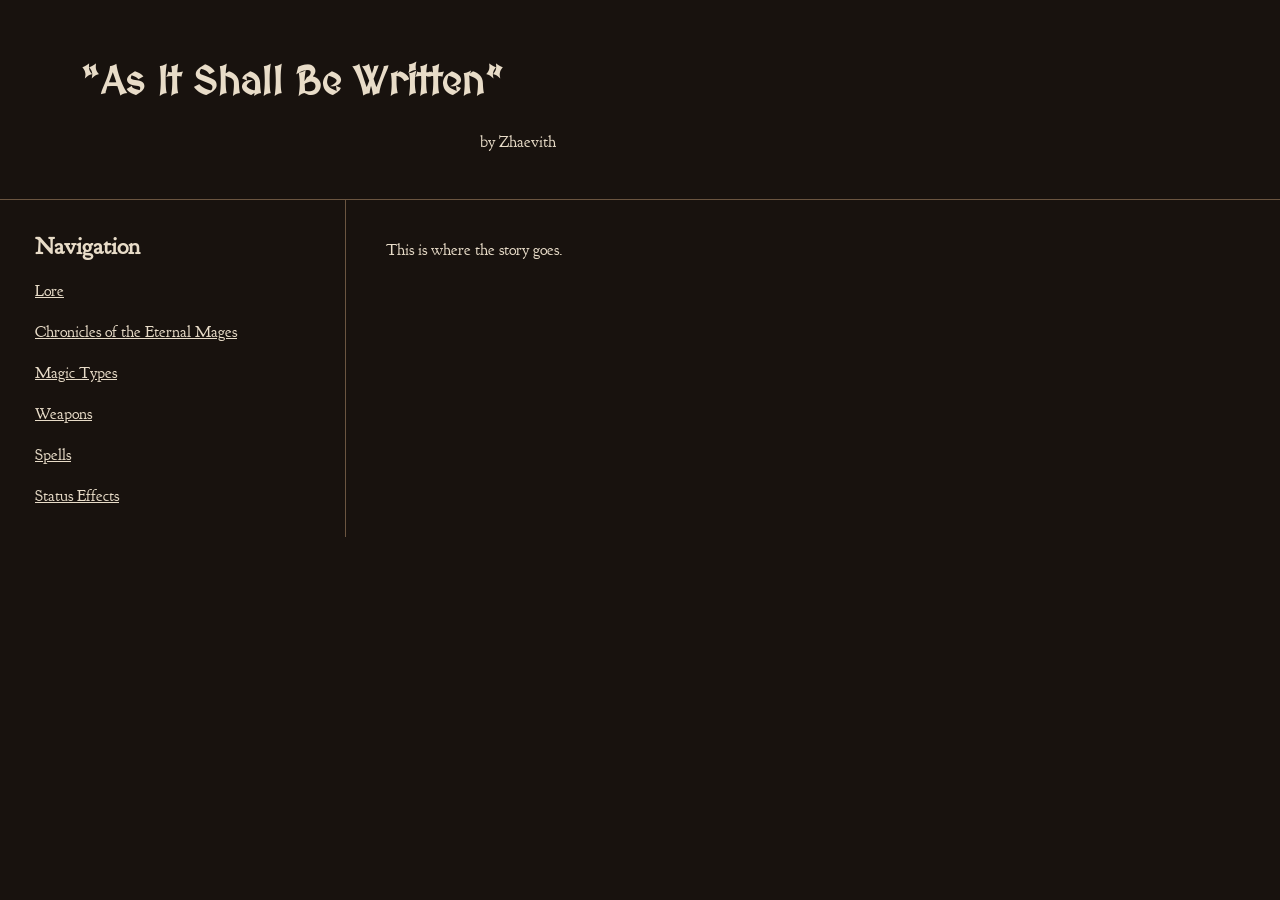
==== index.html @ 334082ae "Rename practice.html to index.html" ====
<!DOCTYPE html>
<html>
<head>
    <title>Worldbearing 2</title>
    <link rel="stylesheet" href="practice.css">
</head>

<body>

    <header>
        <h1>“As It Shall Be Written”</h1>
        <p class="authorName">by Zhaevith</p>
    </header>

    <div class="page">
        
        <aside>
            <h2>Navigation</h2>
                <ul id="navList">
                    <li><span class="clickable" id="LoreTitle">Lore</span>
                        <ul class="magicalList" id="LoreList">
                            <li>The Title</li>
                            <li>The Great Cycle</li>
                        </ul>
                    </li>

                    <li><span class="clickable" id="chroniclesOfTheEternalMagesTitle">Chronicles of the Eternal Mages</span>
                        <ul class="magicalList" id="chroniclesOfTheEternalMagesList">
                            <li>I — Bearer of the First Flame</li>
                            <li>II — Sage of the Blade</li>
                            <li>III — The Entwined</li>
                            <li>IV — Sentinel of the Second Dawn</li>
                            <li>V/&9?1 — Vessel of the Unspoken</li>
                            <li>V — Prisoner of Authority</li>
                            <li>VI? — Scribe of the Unwritten</li>
                        </ul>
                    </li>

                    <li><span class="clickable" id="magicTypesTitle">Magic Types</span>
                        <ul class="magicalList" id="magicTypesList">
                            <li>The Five Forces</li>
                            <li>Dawn and Dusk</li>
                            <li>Forbidden Magic</li>
                            <li>Absolute Magic</li>
                            <li>Copy Magic</li>
                        </ul>
                    </li>

                    <li><span class="clickable" id="weaponsTitle">Weapons</span>
                        <ul class="magicalList" id="weaponsList">
                            <li>The Arcblade</li>
                                <li>The Golden Staff</li>
                                <li>The Crescent Spear</li>
                                <li>The Endless Grimoire</li>
                                <li>The Terminal</li>
                                <li>An Ordinary Paint Brush</li>
                        </ul>
                    </li>

                    <li><span class="clickable" id="SpellsTitle">Spells</span>
                        <ul class="magicalList" id="SpellsList">
                            <li>Unique Spells</li>
                        </ul>
                    </li>

                    <li><span class="clickable" id="statusEffectsTitle">Status Effects</span>
                        <ul class="magicalList" id="statusEffectsList">
                            <li>Inseparable</li>
                        </ul>
                    </li>
                </ul>
        </aside>

        <main>
            <h2 id="storyHeader"></h2>
            <p>This is where the story goes.</p>
            
        </main>

    </div>

    <script src="practice.js"></script>
</body>
</html>
---- practice.css ----
/* Font: 
MedievalSharp - heavy style
Goudy Bookletter 1911 - great readability
*/
@import url('https://fonts.googleapis.com/css2?family=Goudy+Bookletter+1911&family=MedievalSharp&display=swap');

body {
    margin: 0;
    background-color: #18120e;
    color: #e8dcc8;

    font-family: "Goudy Bookletter 1911", serif;
    font-weight: 400;
    font-style: normal;
}

header {
    padding: 30px;
    margin-left: 50px;
}

h1 {
    font-size: 40px;
    font-family: "MedievalSharp", cursive;
    font-weight: 700;
    font-style: normal;
}
.authorName{
    font-size: 16px;
    margin-left: 400px;
}

.page {
    border-top: 1px solid #6b5540;
    display: flex;
    /* flex-direction determines the main axis, defaulted to row
            justify-content is centering on the main axis (would be row by default, so < or >)
            align-items is centering on the other axis */
    justify-content: flex-start;
    /* align-items: flex-start; */

    gap: 20px;
}

aside {
    width: 300px;
    padding: 10px;
    margin-left: 25px;
    border-right: 1px solid #6b5540;
}

main {
    flex: 1;
    padding: 20px;
}


/*Cosmetics*/

/*Sidebar*/
.clickable {
    cursor: pointer;
}

/*Remove indentation of Nav*/
#navList{
    padding-left: 0;
}
/*Spacing between category*/
#navList > li{
    margin-bottom: 20px;
    list-style-type: none;
}

.magicalList{
    /*Spacing between listed items*/
    margin-bottom: 4px;
    list-style-type: "✦ ";
}
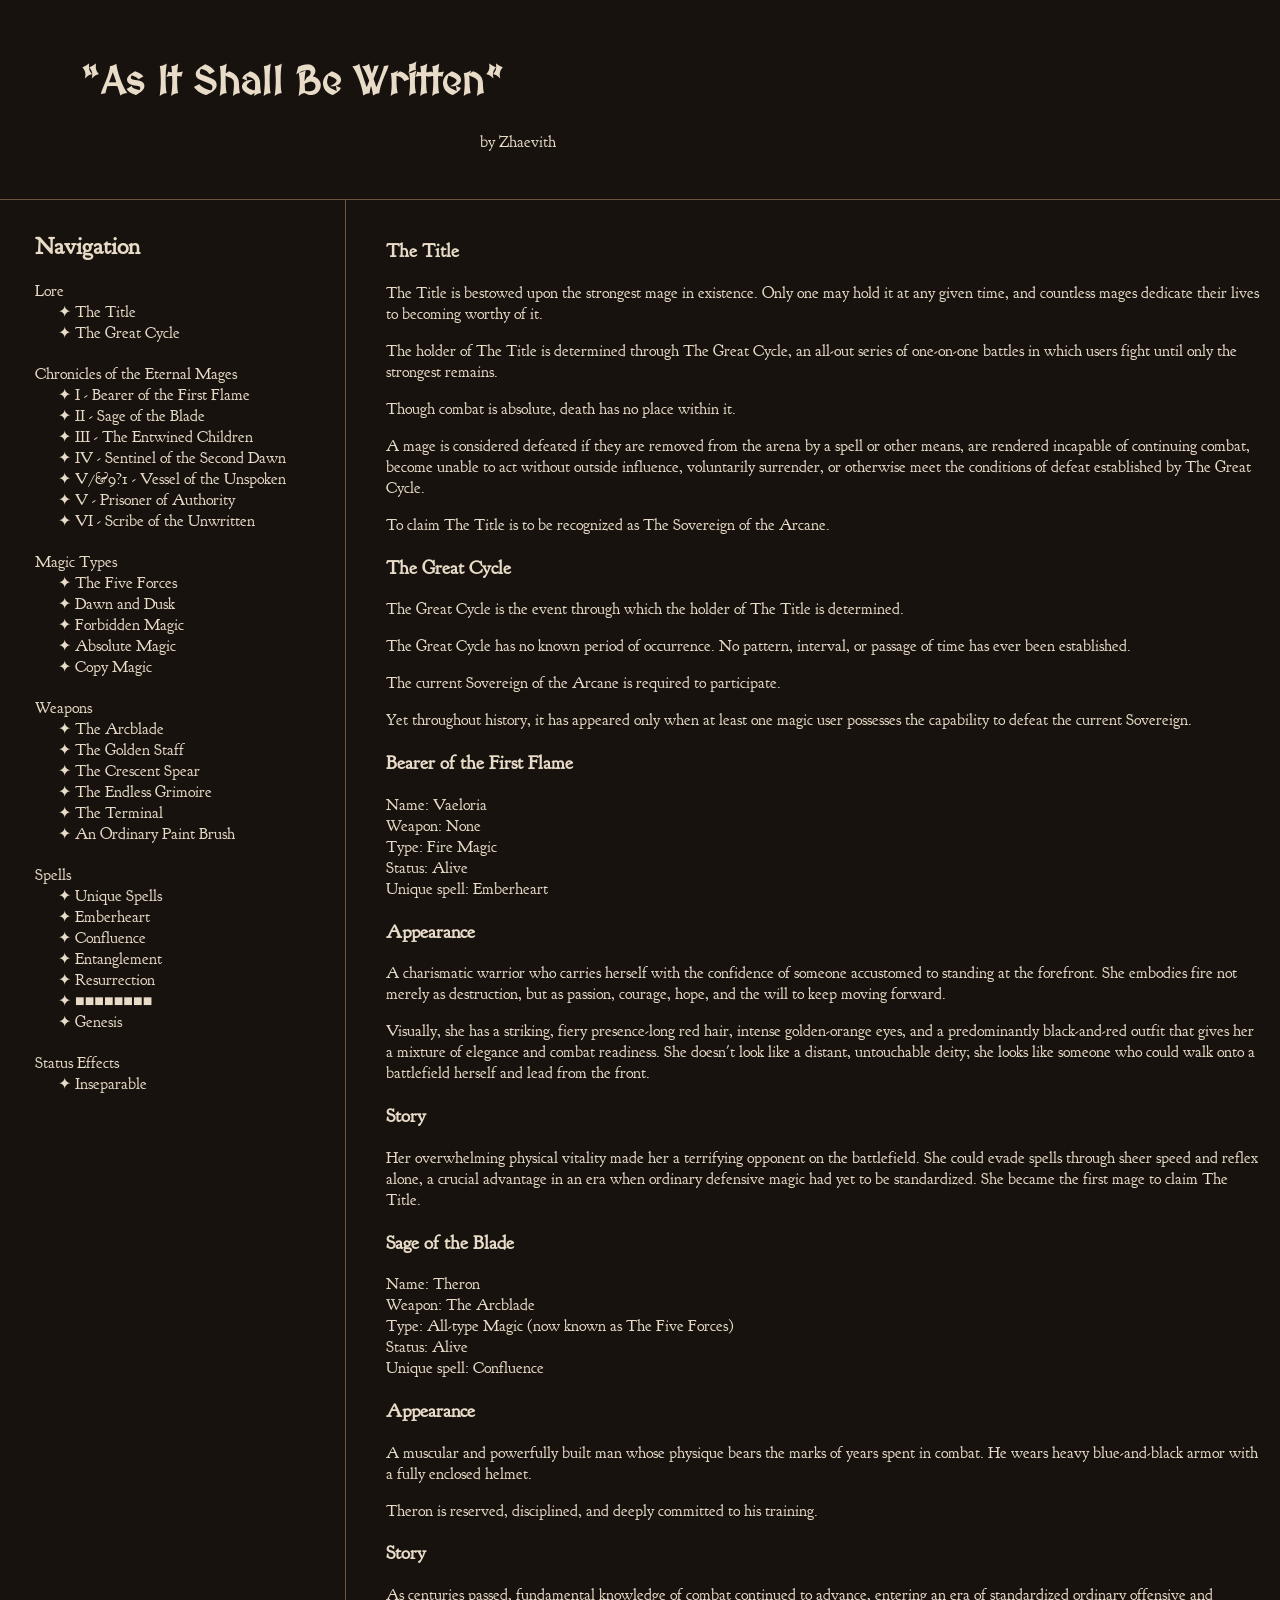
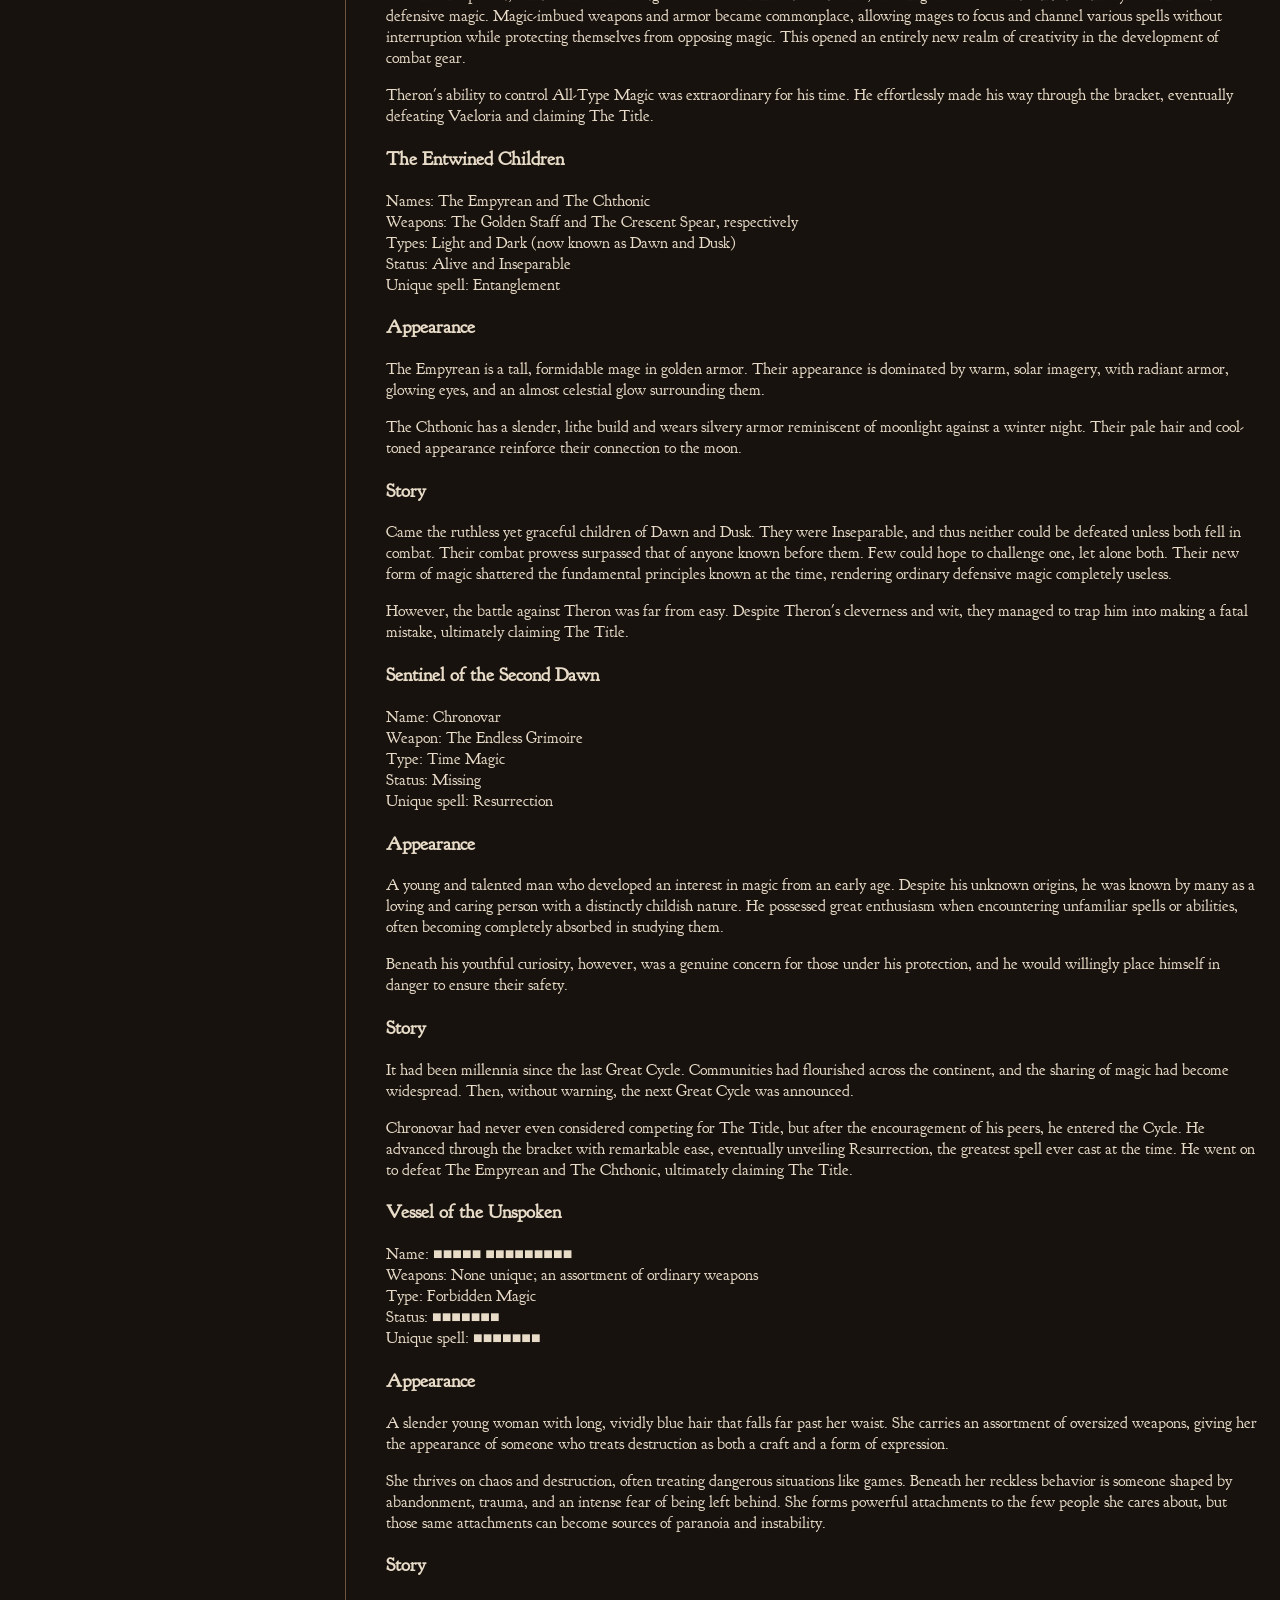
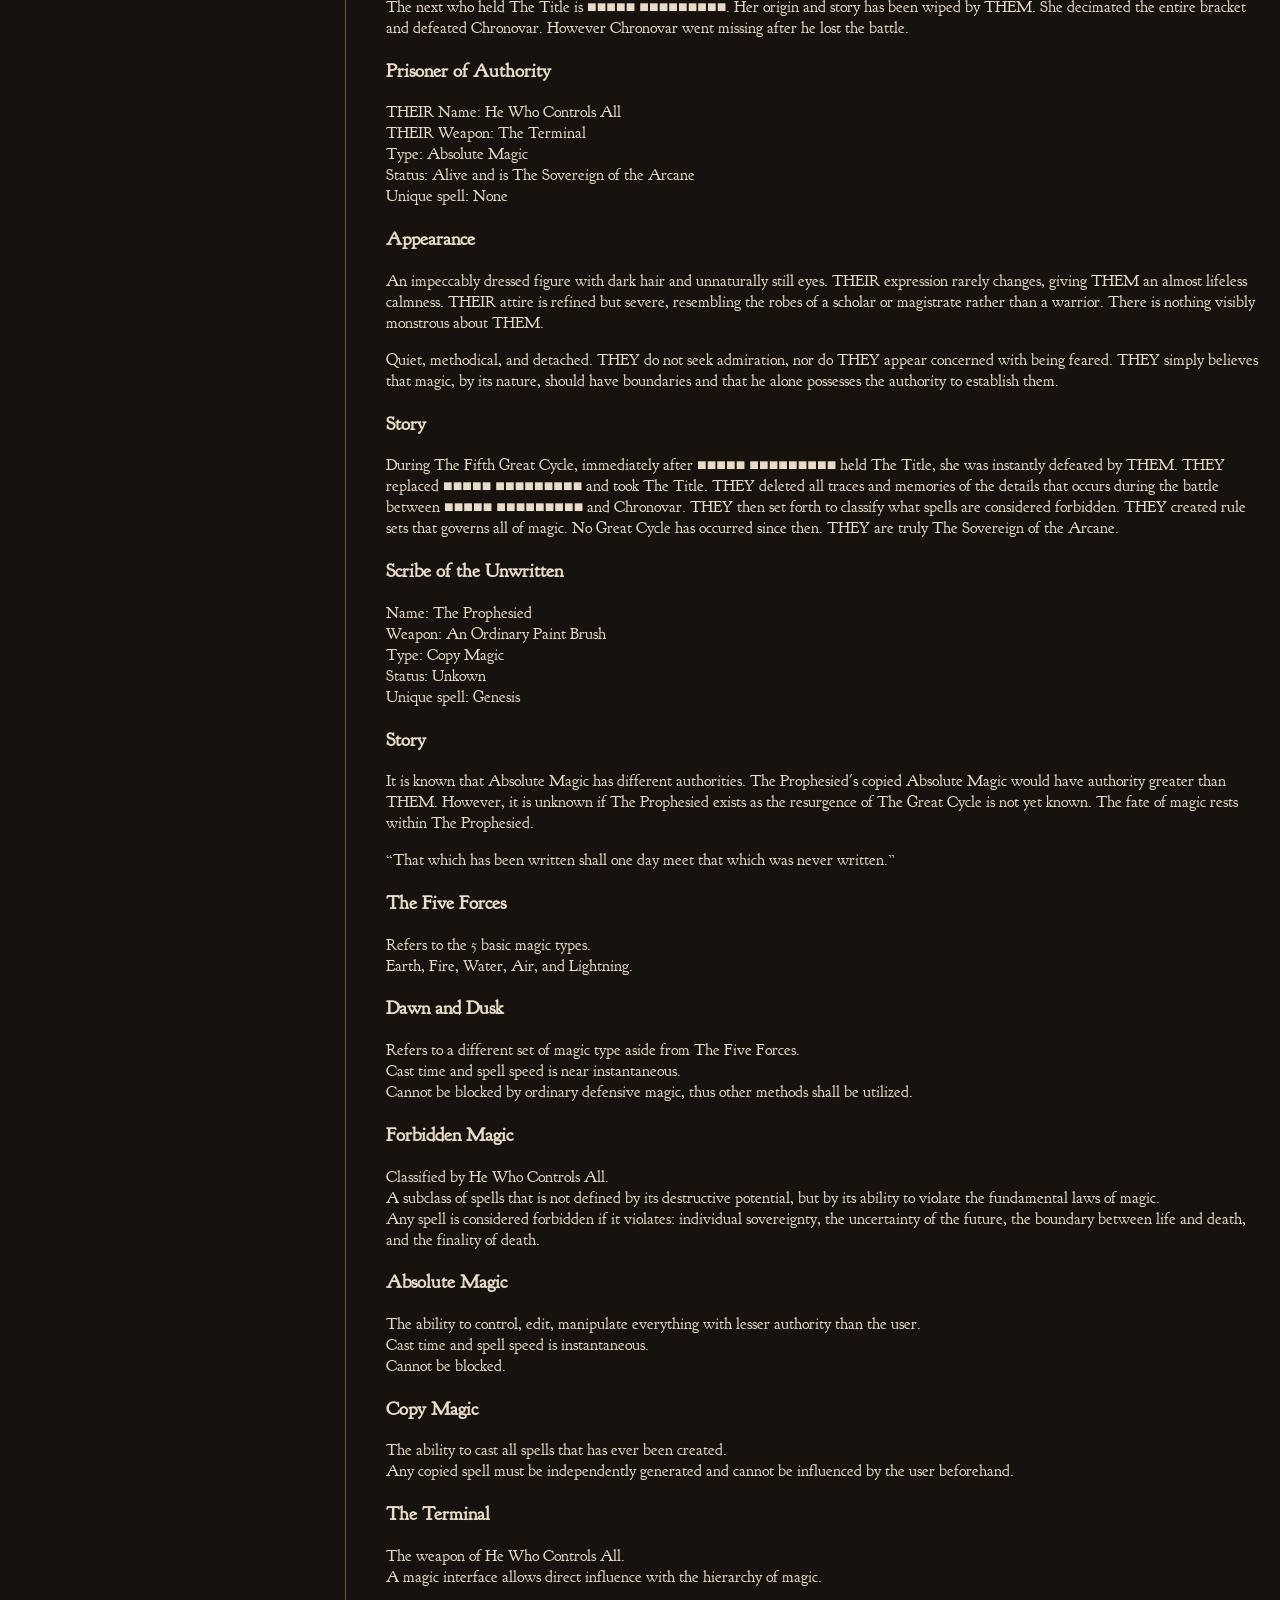
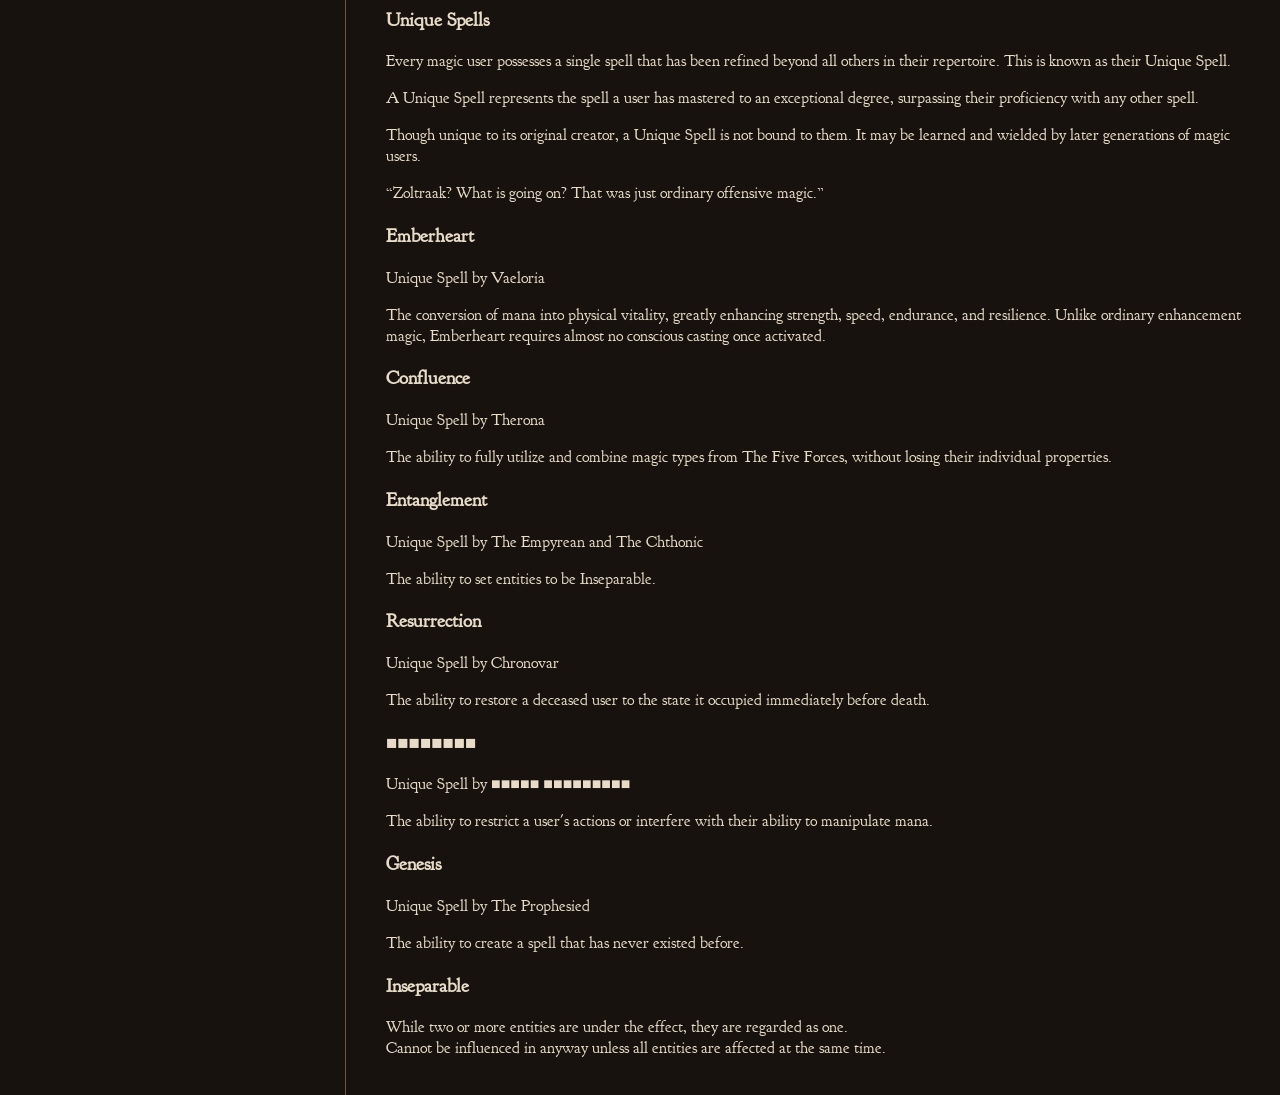
==== commit 7596d64b: "Revise index.html with new content and structure Updated the structure and content of the index.html" ====
--- a/index.html
+++ b/index.html
@@ -17,64 +17,284 @@
         <aside>
             <h2>Navigation</h2>
                 <ul id="navList">
-                    <li><span class="clickable" id="LoreTitle">Lore</span>
-                        <ul class="magicalList" id="LoreList">
-                            <li>The Title</li>
-                            <li>The Great Cycle</li>
-                        </ul>
-                    </li>
-
+                    <li><span class="clickable" id="loreTitle">Lore</span>
+                        <ul class="magicalList" id="loreList">
+
+                            <li><span class="clickable" id="theTitleTitle">The Title</span></li>
+                            <li><span class="clickable" id="theGreatCycleTitle">The Great Cycle</span></li>
+
+                        </ul>
+                    </li>
                     <li><span class="clickable" id="chroniclesOfTheEternalMagesTitle">Chronicles of the Eternal Mages</span>
                         <ul class="magicalList" id="chroniclesOfTheEternalMagesList">
-                            <li>I — Bearer of the First Flame</li>
-                            <li>II — Sage of the Blade</li>
-                            <li>III — The Entwined</li>
-                            <li>IV — Sentinel of the Second Dawn</li>
-                            <li>V/&9?1 — Vessel of the Unspoken</li>
-                            <li>V — Prisoner of Authority</li>
-                            <li>VI? — Scribe of the Unwritten</li>
-                        </ul>
-                    </li>
-
+
+                            <li><span class="clickable" id="bearerOfTheFirstFlameTitle">I - Bearer of the First Flame</span></li>
+                            <li><span class="clickable" id="sageOfTheBladeTitle">II - Sage of the Blade</span></li>
+                            <li><span class="clickable" id="theEntwinedChildrenTitle">III - The Entwined Children</span></li>
+                            <li><span class="clickable" id="sentinelOfTheSecondDawnTitle">IV - Sentinel of the Second Dawn</span></li>
+                            <li><span class="clickable" id="vesselOfTheUnspokenTitle">V/&9?1 - Vessel of the Unspoken</span></li>
+                            <li><span class="clickable" id="prisonerOfAuthorityTitle">V - Prisoner of Authority</span></li>
+                            <li><span class="clickable" id="scribeOfTheUnwrittenTitle">VI - Scribe of the Unwritten</span></li>
+                        
+                        </ul>
+                    </li>
                     <li><span class="clickable" id="magicTypesTitle">Magic Types</span>
                         <ul class="magicalList" id="magicTypesList">
-                            <li>The Five Forces</li>
-                            <li>Dawn and Dusk</li>
-                            <li>Forbidden Magic</li>
-                            <li>Absolute Magic</li>
-                            <li>Copy Magic</li>
-                        </ul>
-                    </li>
-
+                            <li><span class="clickable" id="theFiveForcesTitle">The Five Forces</span></li>
+                            <li><span class="clickable" id="dawnAndDuskTitle">Dawn and Dusk</span></li>
+                            <li><span class="clickable" id="forbiddenMagicTitle">Forbidden Magic</span></li>
+                            <li><span class="clickable" id="absoluteMagicTitle">Absolute Magic</span></li>
+                            <li><span class="clickable" id="copyMagicTitle">Copy Magic</span></li>
+                        </ul>
+                    </li>
                     <li><span class="clickable" id="weaponsTitle">Weapons</span>
                         <ul class="magicalList" id="weaponsList">
                             <li>The Arcblade</li>
                                 <li>The Golden Staff</li>
                                 <li>The Crescent Spear</li>
                                 <li>The Endless Grimoire</li>
-                                <li>The Terminal</li>
+                                <li><span class="clickable" id="theTerminalTitle">The Terminal</span></li>
                                 <li>An Ordinary Paint Brush</li>
                         </ul>
                     </li>
 
                     <li><span class="clickable" id="SpellsTitle">Spells</span>
                         <ul class="magicalList" id="SpellsList">
-                            <li>Unique Spells</li>
-                        </ul>
-                    </li>
-
+                            <li><span class="clickable" id="uniqueSpellsTitle">Unique Spells</span></li>
+                            <li><span class="clickable" id="emberheartTitle">Emberheart</span></li>
+                            <li><span class="clickable" id="confluenceTitle">Confluence</span></li>
+                            <li><span class="clickable" id="entanglementTitle">Entanglement</span></li>
+                            <li><span class="clickable" id="resurrectionTitle">Resurrection</span></li>
+                            <li><span class="clickable" id="restrainTitle">■■■■■■■■</span></li>
+                            <li><span class="clickable" id="genesisTitle">Genesis</span></li>
+                        </ul>
+                    </li>
                     <li><span class="clickable" id="statusEffectsTitle">Status Effects</span>
                         <ul class="magicalList" id="statusEffectsList">
-                            <li>Inseparable</li>
+                            <li><span class="clickable" id="inseparableTitle">Inseparable</span></li>
                         </ul>
                     </li>
                 </ul>
         </aside>
 
         <main>
-            <h2 id="storyHeader"></h2>
-            <p>This is where the story goes.</p>
-            
+            <div id="loreText">
+                <div id="theTitleText">
+                    <h3 id="subcat">The Title</h3>
+                    <p>The Title is bestowed upon the strongest mage in existence. Only one may hold it at any given time, and countless mages dedicate their lives to becoming worthy of it.</p>
+                    <p>The holder of The Title is determined through The Great Cycle, an all-out series of one-on-one battles in which users fight until only the strongest remains.</p>
+                    <p>Though combat is absolute, death has no place within it.</p>
+                    <p>A mage is considered defeated if they are removed from the arena by a spell or other means, are rendered incapable of continuing combat, become unable to act without outside influence, voluntarily surrender, or otherwise meet the conditions of defeat established by The Great Cycle.</p>
+                    <p>To claim The Title is to be recognized as The Sovereign of the Arcane.</p>
+                    
+                </div>
+                <div id="theGreatCycleText">
+                    <h3 id="subcat">The Great Cycle</h3>
+                    <p>The Great Cycle is the event through which the holder of The Title is determined.</p>
+                    <p>The Great Cycle has no known period of occurrence. No pattern, interval, or passage of time has ever been established.</p>
+                    <p>The current Sovereign of the Arcane is required to participate.</p>
+                    <p>Yet throughout history, it has appeared only when at least one magic user possesses the capability to defeat the current Sovereign.</p>
+                    </p>
+                </div>
+            </div>
+            <div id="chroniclesOfTheEternalMagesText">
+                <div id="bearerOfTheFirstFlameText">
+                    <h3 id="subcat">Bearer of the First Flame</h3>
+                    <p>Name: Vaeloria<br>
+                    Weapon: None<br>
+                    Type: Fire Magic<br>
+                    Status: Alive<br>
+                    Unique spell: Emberheart</p>
+
+                    <h3 id="subcat">Appearance</h3>
+                    <p>A charismatic warrior who carries herself with the confidence of someone accustomed to standing at the forefront. She embodies fire not merely as destruction, but as passion, courage, hope, and the will to keep moving forward.</p>
+                    <p>Visually, she has a striking, fiery presence-long red hair, intense golden-orange eyes, and a predominantly black-and-red outfit that gives her a mixture of elegance and combat readiness. She doesn't look like a distant, untouchable deity; she looks like someone who could walk onto a battlefield herself and lead from the front.</p>
+                
+                    <h3 id="subcat">Story</h3>
+                    <p>Her overwhelming physical vitality made her a terrifying opponent on the battlefield. She could evade spells through sheer speed and reflex alone, a crucial advantage in an era when ordinary defensive magic had yet to be standardized. She became the first mage to claim The Title.</p>
+                </div>
+
+                <div id="sageOfTheBladeText">
+                    <h3 id="subcat">Sage of the Blade</h3>
+                    <p>Name: Theron<br>
+                    Weapon: The Arcblade<br>
+                    Type: All-type Magic (now known as The Five Forces)<br>
+                    Status: Alive<br>
+                    Unique spell: Confluence</p>
+
+                    <h3 id="subcat">Appearance</h3>
+                    <p>A muscular and powerfully built man whose physique bears the marks of years spent in combat. He wears heavy blue-and-black armor with a fully enclosed helmet.</p>
+                    <p>Theron is reserved, disciplined, and deeply committed to his training.</p>
+                    
+                    <h3 id="subcat">Story</h3>
+                    <p>As centuries passed, fundamental knowledge of combat continued to advance, entering an era of standardized ordinary offensive and defensive magic. Magic-imbued weapons and armor became commonplace, allowing mages to focus and channel various spells without interruption while protecting themselves from opposing magic. This opened an entirely new realm of creativity in the development of combat gear.</p>
+                    <p>Theron's ability to control All-Type Magic was extraordinary for his time. He effortlessly made his way through the bracket, eventually defeating Vaeloria and claiming The Title.</p>
+                </div>
+
+                <div id="theEntwinedChildrenText">
+                    <h3 id="subcat">The Entwined Children</h3>
+                    <p>Names: The Empyrean and The Chthonic<br>
+                    Weapons: The Golden Staff and The Crescent Spear, respectively<br>
+                    Types: Light and Dark (now known as Dawn and Dusk)<br>
+                    Status: Alive and Inseparable<br>
+                    Unique spell: Entanglement</p>
+
+                    <h3 id="subcat">Appearance</h3>
+                    <p>The Empyrean is a tall, formidable mage in golden armor. Their appearance is dominated by warm, solar imagery, with radiant armor, glowing eyes, and an almost celestial glow surrounding them.</p>
+                    <p>The Chthonic has a slender, lithe build and wears silvery armor reminiscent of moonlight against a winter night. Their pale hair and cool-toned appearance reinforce their connection to the moon.</p>
+
+                    <h3 id="subcat">Story</h3>
+                    <p>Came the ruthless yet graceful children of Dawn and Dusk. They were Inseparable, and thus neither could be defeated unless both fell in combat. Their combat prowess surpassed that of anyone known before them. Few could hope to challenge one, let alone both. Their new form of magic shattered the fundamental principles known at the time, rendering ordinary defensive magic completely useless.</p>
+                    <P>However, the battle against Theron was far from easy. Despite Theron's cleverness and wit, they managed to trap him into making a fatal mistake, ultimately claiming The Title.</p>
+                </div>
+
+                <div id="sentinelOfTheSecondDawnText">
+                    <h3 id="subcat">Sentinel of the Second Dawn</h3>
+                    <p>Name: Chronovar<br>
+                    Weapon: The Endless Grimoire<br>
+                    Type: Time Magic<br>
+                    Status: Missing<br>
+                    Unique spell: Resurrection</p>
+
+                    <h3 id="subcat">Appearance</h3>
+                    <p>A young and talented man who developed an interest in magic from an early age. Despite his unknown origins, he was known by many as a loving and caring person with a distinctly childish nature. He possessed great enthusiasm when encountering unfamiliar spells or abilities, often becoming completely absorbed in studying them.</p> 
+                    <p>Beneath his youthful curiosity, however, was a genuine concern for those under his protection, and he would willingly place himself in danger to ensure their safety.</p>
+
+                    <h3 id="subcat">Story</h3>
+                    <p>It had been millennia since the last Great Cycle. Communities had flourished across the continent, and the sharing of magic had become widespread. Then, without warning, the next Great Cycle was announced.</p>
+                    <p>Chronovar had never even considered competing for The Title, but after the encouragement of his peers, he entered the Cycle. He advanced through the bracket with remarkable ease, eventually unveiling Resurrection, the greatest spell ever cast at the time. He went on to defeat The Empyrean and The Chthonic, ultimately claiming The Title.</p>
+                </div>
+
+                <div id="vesselOfTheUnspokenText">
+                    <h3 id="subcat">Vessel of the Unspoken</h3>
+                    <p>Name: ■■■■■ ■■■■■■■■■<br>
+                    Weapons: None unique; an assortment of ordinary weapons<br>
+                    Type: Forbidden Magic<br>
+                    Status: ■■■■■■■<br>
+                    Unique spell: ■■■■■■■</p>
+
+                    <h3 id="subcat">Appearance</h3>
+                    <p>A slender young woman with long, vividly blue hair that falls far past her waist. She carries an assortment of oversized weapons, giving her the appearance of someone who treats destruction as both a craft and a form of expression.</p>
+                    <p>She thrives on chaos and destruction, often treating dangerous situations like games. Beneath her reckless behavior is someone shaped by abandonment, trauma, and an intense fear of being left behind. She forms powerful attachments to the few people she cares about, but those same attachments can become sources of paranoia and instability. </p>
+
+                    <h3 id="subcat">Story</h3>
+                    <p>The next who held The Title is ■■■■■ ■■■■■■■■■. Her origin and story has been wiped by THEM. She decimated the entire bracket and defeated Chronovar. However Chronovar went missing after he lost the battle.</p>
+                </div>
+
+                <div id="prisonerOfAuthorityText">
+                    <h3 id="subcat">Prisoner of Authority</h3>
+                    <p>THEIR Name: He Who Controls All<br>
+                    THEIR Weapon: The Terminal<br>
+                    Type: Absolute Magic<br>
+                    Status: Alive and is The Sovereign of the Arcane<br>
+                    Unique spell: None</p>
+
+                    <h3 id="subcat">Appearance</h3>
+                    <p>An impeccably dressed figure with dark hair and unnaturally still eyes. THEIR expression rarely changes, giving THEM an almost lifeless calmness. THEIR attire is refined but severe, resembling the robes of a scholar or magistrate rather than a warrior. There is nothing visibly monstrous about THEM.</p>
+                    <p>Quiet, methodical, and detached. THEY do not seek admiration, nor do THEY appear concerned with being feared. THEY simply believes that magic, by its nature, should have boundaries and that he alone possesses the authority to establish them.</p>
+
+                    <h3 id="subcat">Story</h3>
+                    <p>During The Fifth Great Cycle, immediately after ■■■■■ ■■■■■■■■■ held The Title, she was instantly defeated by THEM. THEY replaced ■■■■■ ■■■■■■■■■ and took The Title. THEY deleted all traces and memories of the details that occurs during the battle between ■■■■■ ■■■■■■■■■ and Chronovar. THEY then set forth to classify what spells are considered forbidden. THEY created rule sets that governs all of magic. No Great Cycle has occurred since then. THEY are truly The Sovereign of the Arcane.</p>
+                </div>
+
+                <div id="scribeOfTheUnwrittenText">
+                    <h3 id="subcat">Scribe of the Unwritten</h3>
+                    <p>Name: The Prophesied<br>
+                    Weapon: An Ordinary Paint Brush<br>
+                    Type: Copy Magic<br>
+                    Status: Unkown<br>
+                    Unique spell: Genesis</p>
+
+                    <h3 id="subcat">Story</h3>
+                    <p>It is known that Absolute Magic has different authorities. The Prophesied's copied Absolute Magic would have authority greater than THEM. However, it is unknown if The Prophesied exists as the resurgence of The Great Cycle is not yet known. The fate of magic rests within The Prophesied.</p>
+                    <p class="listQuote">“That which has been written shall one day meet that which was never written.”</p>
+                </div>
+
+            </div>
+            <div id="magicTypesText">
+                <div id="theFiveForcesText">
+                    <h3 id="subcat">The Five Forces</h3>
+                    <p>Refers to the 5 basic magic types.<br>
+                    Earth, Fire, Water, Air, and Lightning.</p>
+                </div>
+                <div id="dawnAndDuskText">
+                    <h3 id="subcat">Dawn and Dusk</h3>
+                    <p>Refers to a different set of magic type aside from The Five Forces.<br>
+                    Cast time and spell speed is near instantaneous.<br>
+                    Cannot be blocked by ordinary defensive magic, thus other methods shall be utilized.</p>
+                </div>
+                <div id="forbiddenMagicText">
+                    <h3 id="subcat">Forbidden Magic</h3>
+                    <p>Classified by He Who Controls All.<br>
+                    A subclass of spells that is not defined by its destructive potential, but by its ability to violate the fundamental laws of magic.<br>
+                    Any spell is considered forbidden if it violates: individual sovereignty, the uncertainty of the future, the boundary between life and death, and the finality of death.</p>
+                </div>
+                <div id="absoluteMagicText">
+                    <h3 id="subcat">Absolute Magic</h3>
+                    <p>The ability to control, edit, manipulate everything with lesser authority than the user.<br>
+                    Cast time and spell speed is instantaneous.<br>
+                    Cannot be blocked.</p>
+                </div>
+                <div id="copyMagicText">
+                    <h3 id="subcat">Copy Magic</h3>
+                    <p>The ability to cast all spells that has ever been created.<br>
+                    Any copied spell must be independently generated and cannot be influenced by the user beforehand.</p>
+                </div>
+            </div>
+            <div id="weaponsText">
+                <div id="theTerminalText">
+                    <h3 id="subcat">The Terminal</h3>
+                    <p>The weapon of He Who Controls All.<br>
+                    A magic interface allows direct influence with the hierarchy of magic.</p>
+                </div>
+            </div>
+            <div id="spellsText">
+                <div id="uniqueSpellsText">
+                    <h3 id="subcat">Unique Spells</h3>
+                    <p>Every magic user possesses a single spell that has been refined beyond all others in their repertoire. This is known as their Unique Spell.<br>
+                    <p>A Unique Spell represents the spell a user has mastered to an exceptional degree, surpassing their proficiency with any other spell.<br>
+                    <p>Though unique to its original creator, a Unique Spell is not bound to them. It may be learned and wielded by later generations of magic users.</p>
+                    <p class="listQuote">“Zoltraak? What is going on? That was just ordinary offensive magic.”</p>
+                </div>
+                <div id="emberheartText">
+                    <h3 id="subcat">Emberheart</h3>
+                    <p>Unique Spell by Vaeloria</p>
+                    <p>The conversion of mana into physical vitality, greatly enhancing strength, speed, endurance, and resilience. Unlike ordinary enhancement magic, Emberheart requires almost no conscious casting once activated.</p>
+                </div>
+                <div id="confluenceText">
+                    <h3 id="subcat">Confluence</h3>
+                    <p>Unique Spell by Therona</p>
+                    <p>The ability to fully utilize and combine magic types from The Five Forces, without losing their individual properties.</p>
+                </div>
+                <div id="entanglementText">
+                    <h3 id="subcat">Entanglement</h3>
+                    <p>Unique Spell by The Empyrean and The Chthonic</p>
+                    <p>The ability to set entities to be Inseparable.</p>
+                </div>
+                <div id="resurrectionText">
+                    <h3 id="subcat">Resurrection</h3>
+                    <p>Unique Spell by Chronovar</p>
+                    <p>The ability to restore a deceased user to the state it occupied immediately before death.</p>
+                </div>
+                <div id="restrainText">
+                    <h3 id="subcat">■■■■■■■■</h3>
+                    <p>Unique Spell by ■■■■■ ■■■■■■■■■</p>
+                    <p>The ability to restrict a user's actions or interfere with their ability to manipulate mana.</p>
+                </div>
+                <div id="genesisText">
+                    <h3 id="subcat">Genesis</h3>
+                    <p>Unique Spell by The Prophesied</p>
+                    <p>The ability to create a spell that has never existed before.</p>
+                </div>
+
+            </div>
+            <div id="statusEffectsText">
+                <div id="inseparabletext">
+                    <h3 id="subcat">Inseparable</h3>
+                    <p>While two or more entities are under the effect, they are regarded as one.<br>
+                    Cannot be influenced in anyway unless all entities are affected at the same time.</p>
+                </div>
+            </div>
         </main>
 
     </div>
@@ -83,4 +303,3 @@
 </body>
 </html>
 
-
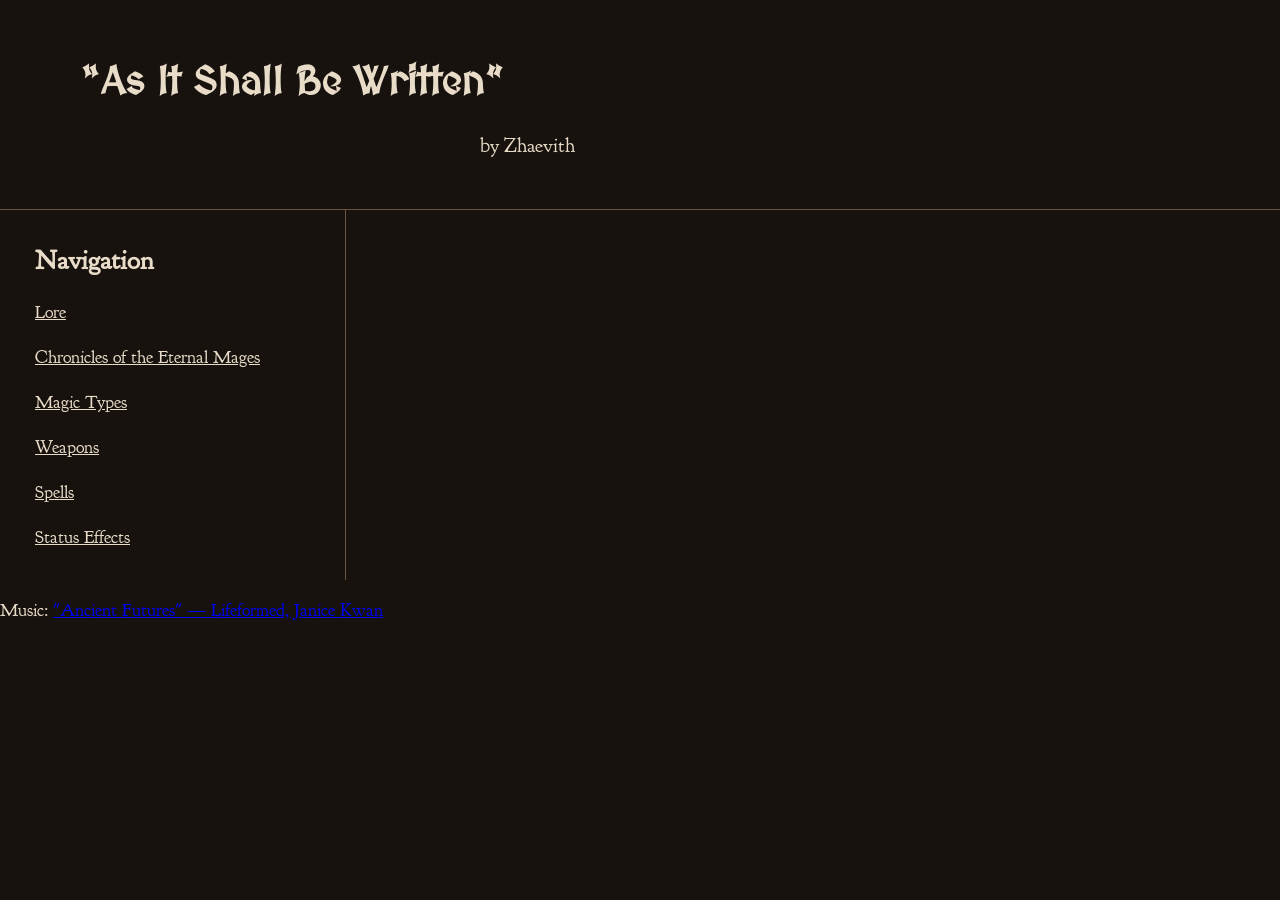
==== commit fc824da4: "Updated footer" ====
--- a/index.html
+++ b/index.html
@@ -168,7 +168,7 @@
                 <div id="vesselOfTheUnspokenText">
                     <h3 id="subcat">Vessel of the Unspoken</h3>
                     <p>Name: ■■■■■ ■■■■■■■■■<br>
-                    Weapons: None unique; an assortment of ordinary weapons<br>
+                    Weapon: None unique; an assortment of ordinary weapons<br>
                     Type: Forbidden Magic<br>
                     Status: ■■■■■■■<br>
                     Unique spell: ■■■■■■■</p>
@@ -178,7 +178,7 @@
                     <p>She thrives on chaos and destruction, often treating dangerous situations like games. Beneath her reckless behavior is someone shaped by abandonment, trauma, and an intense fear of being left behind. She forms powerful attachments to the few people she cares about, but those same attachments can become sources of paranoia and instability. </p>
 
                     <h3 id="subcat">Story</h3>
-                    <p>The next who held The Title is ■■■■■ ■■■■■■■■■. Her origin and story has been wiped by THEM. She decimated the entire bracket and defeated Chronovar. However Chronovar went missing after he lost the battle.</p>
+                    <p>The next who held The Title is ■■■■■ ■■■■■■■■■. Her origin and story has been wiped by THEM. She decimated the entire bracket and defeated Chronovar. However, Chronovar went missing after he lost the battle.</p>
                 </div>
 
                 <div id="prisonerOfAuthorityText">
@@ -191,7 +191,7 @@
 
                     <h3 id="subcat">Appearance</h3>
                     <p>An impeccably dressed figure with dark hair and unnaturally still eyes. THEIR expression rarely changes, giving THEM an almost lifeless calmness. THEIR attire is refined but severe, resembling the robes of a scholar or magistrate rather than a warrior. There is nothing visibly monstrous about THEM.</p>
-                    <p>Quiet, methodical, and detached. THEY do not seek admiration, nor do THEY appear concerned with being feared. THEY simply believes that magic, by its nature, should have boundaries and that he alone possesses the authority to establish them.</p>
+                    <p>Quiet, methodical, and detached. THEY do not seek admiration, nor do THEY appear concerned with being feared. THEY simply believes that magic, by its nature, should have boundaries and that THEY alone possesses the authority to establish them.</p>
 
                     <h3 id="subcat">Story</h3>
                     <p>During The Fifth Great Cycle, immediately after ■■■■■ ■■■■■■■■■ held The Title, she was instantly defeated by THEM. THEY replaced ■■■■■ ■■■■■■■■■ and took The Title. THEY deleted all traces and memories of the details that occurs during the battle between ■■■■■ ■■■■■■■■■ and Chronovar. THEY then set forth to classify what spells are considered forbidden. THEY created rule sets that governs all of magic. No Great Cycle has occurred since then. THEY are truly The Sovereign of the Arcane.</p>
@@ -299,7 +299,16 @@
 
     </div>
 
+    <audio id="backgroundMusic" loop>
+        <source src="background.mp3" type="audio/mpeg">
+    </audio>
+    <footer>
+        <p>Music: 
+            <a href="https://www.youtube.com/watch?v=Gt_XTdfZWGQ&list=RDGt_XTdfZWGQ" target="_blank">
+            "Ancient Futures" — Lifeformed, Janice Kwan
+            </a>
+        </p>
+    </footer>
     <script src="practice.js"></script>
 </body>
 </html>
-
--- a/practice.css
+++ b/practice.css
@@ -1,7 +1,6 @@
 /* Font: 
 MedievalSharp - heavy style
-Goudy Bookletter 1911 - great readability
-*/
+Goudy Bookletter 1911 - great readability*/
 @import url('https://fonts.googleapis.com/css2?family=Goudy+Bookletter+1911&family=MedievalSharp&display=swap');
 
 body {
@@ -9,6 +8,7 @@
     background-color: #18120e;
     color: #e8dcc8;
 
+    font-size: 18px;
     font-family: "Goudy Bookletter 1911", serif;
     font-weight: 400;
     font-style: normal;
@@ -26,7 +26,7 @@
     font-style: normal;
 }
 .authorName{
-    font-size: 16px;
+    font-size: 20px;
     margin-left: 400px;
 }
 
@@ -52,16 +52,19 @@
 main {
     flex: 1;
     padding: 20px;
+    margin-right: 35px;
 }
+
 
 
 /*Cosmetics*/
 
 /*Sidebar*/
+/*Clickables show hand*/
 .clickable {
     cursor: pointer;
+    text-decoration: underline;
 }
-
 /*Remove indentation of Nav*/
 #navList{
     padding-left: 0;
@@ -71,9 +74,20 @@
     margin-bottom: 20px;
     list-style-type: none;
 }
-
+/*Spacing between listed items*/
 .magicalList{
-    /*Spacing between listed items*/
     margin-bottom: 4px;
     list-style-type: "✦ ";
 }
+
+/*Main Text*/
+/*Divider between headings*/
+#subcat{
+    border-bottom: 1px solid #6b5540;
+}
+/*Emphasizes quotes*/
+.listQuote{
+    font-size: 16px;
+    font-style: italic;
+    margin-left: 300px;
+}
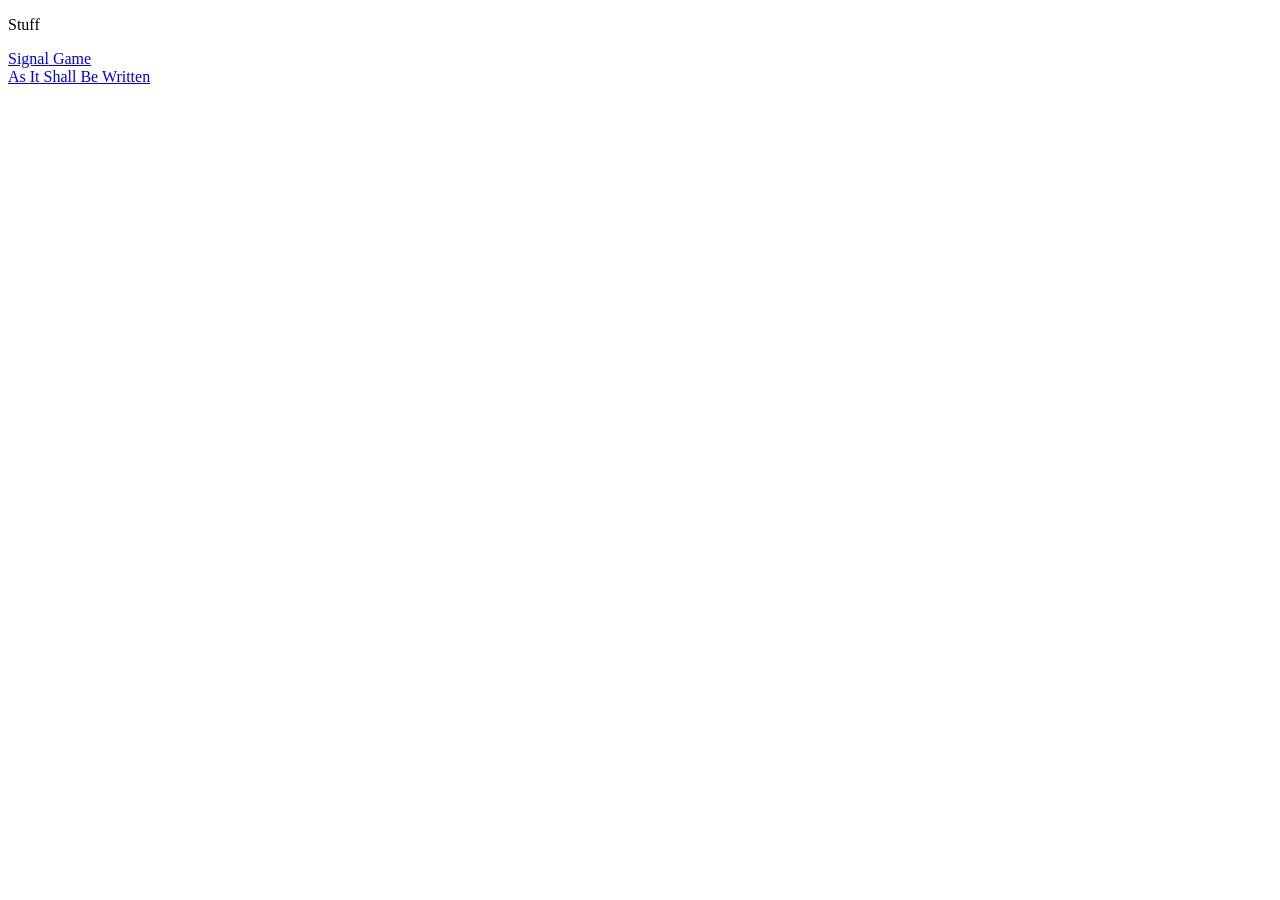
==== commit d7bb01be: "Replace old HTML structure with new layout" ====
--- a/index.html
+++ b/index.html
@@ -1,314 +1,13 @@
 <!DOCTYPE html>
 <html>
 <head>
-    <title>Worldbearing 2</title>
-    <link rel="stylesheet" href="practice.css">
+    <meta charset="UTF-8">
+    <title>Hirobot</title>
 </head>
+<body>
+    <p>Stuff</p>
+    <a href="signal_game/signal.html">Signal Game<br></a>
+    <a href="aisbw/aisbw.html">As It Shall Be Written</a>
 
-<body>
-
-    <header>
-        <h1>“As It Shall Be Written”</h1>
-        <p class="authorName">by Zhaevith</p>
-    </header>
-
-    <div class="page">
-        
-        <aside>
-            <h2>Navigation</h2>
-                <ul id="navList">
-                    <li><span class="clickable" id="loreTitle">Lore</span>
-                        <ul class="magicalList" id="loreList">
-
-                            <li><span class="clickable" id="theTitleTitle">The Title</span></li>
-                            <li><span class="clickable" id="theGreatCycleTitle">The Great Cycle</span></li>
-
-                        </ul>
-                    </li>
-                    <li><span class="clickable" id="chroniclesOfTheEternalMagesTitle">Chronicles of the Eternal Mages</span>
-                        <ul class="magicalList" id="chroniclesOfTheEternalMagesList">
-
-                            <li><span class="clickable" id="bearerOfTheFirstFlameTitle">I - Bearer of the First Flame</span></li>
-                            <li><span class="clickable" id="sageOfTheBladeTitle">II - Sage of the Blade</span></li>
-                            <li><span class="clickable" id="theEntwinedChildrenTitle">III - The Entwined Children</span></li>
-                            <li><span class="clickable" id="sentinelOfTheSecondDawnTitle">IV - Sentinel of the Second Dawn</span></li>
-                            <li><span class="clickable" id="vesselOfTheUnspokenTitle">V/&9?1 - Vessel of the Unspoken</span></li>
-                            <li><span class="clickable" id="prisonerOfAuthorityTitle">V - Prisoner of Authority</span></li>
-                            <li><span class="clickable" id="scribeOfTheUnwrittenTitle">VI - Scribe of the Unwritten</span></li>
-                        
-                        </ul>
-                    </li>
-                    <li><span class="clickable" id="magicTypesTitle">Magic Types</span>
-                        <ul class="magicalList" id="magicTypesList">
-                            <li><span class="clickable" id="theFiveForcesTitle">The Five Forces</span></li>
-                            <li><span class="clickable" id="dawnAndDuskTitle">Dawn and Dusk</span></li>
-                            <li><span class="clickable" id="forbiddenMagicTitle">Forbidden Magic</span></li>
-                            <li><span class="clickable" id="absoluteMagicTitle">Absolute Magic</span></li>
-                            <li><span class="clickable" id="copyMagicTitle">Copy Magic</span></li>
-                        </ul>
-                    </li>
-                    <li><span class="clickable" id="weaponsTitle">Weapons</span>
-                        <ul class="magicalList" id="weaponsList">
-                            <li>The Arcblade</li>
-                                <li>The Golden Staff</li>
-                                <li>The Crescent Spear</li>
-                                <li>The Endless Grimoire</li>
-                                <li><span class="clickable" id="theTerminalTitle">The Terminal</span></li>
-                                <li>An Ordinary Paint Brush</li>
-                        </ul>
-                    </li>
-
-                    <li><span class="clickable" id="SpellsTitle">Spells</span>
-                        <ul class="magicalList" id="SpellsList">
-                            <li><span class="clickable" id="uniqueSpellsTitle">Unique Spells</span></li>
-                            <li><span class="clickable" id="emberheartTitle">Emberheart</span></li>
-                            <li><span class="clickable" id="confluenceTitle">Confluence</span></li>
-                            <li><span class="clickable" id="entanglementTitle">Entanglement</span></li>
-                            <li><span class="clickable" id="resurrectionTitle">Resurrection</span></li>
-                            <li><span class="clickable" id="restrainTitle">■■■■■■■■</span></li>
-                            <li><span class="clickable" id="genesisTitle">Genesis</span></li>
-                        </ul>
-                    </li>
-                    <li><span class="clickable" id="statusEffectsTitle">Status Effects</span>
-                        <ul class="magicalList" id="statusEffectsList">
-                            <li><span class="clickable" id="inseparableTitle">Inseparable</span></li>
-                        </ul>
-                    </li>
-                </ul>
-        </aside>
-
-        <main>
-            <div id="loreText">
-                <div id="theTitleText">
-                    <h3 id="subcat">The Title</h3>
-                    <p>The Title is bestowed upon the strongest mage in existence. Only one may hold it at any given time, and countless mages dedicate their lives to becoming worthy of it.</p>
-                    <p>The holder of The Title is determined through The Great Cycle, an all-out series of one-on-one battles in which users fight until only the strongest remains.</p>
-                    <p>Though combat is absolute, death has no place within it.</p>
-                    <p>A mage is considered defeated if they are removed from the arena by a spell or other means, are rendered incapable of continuing combat, become unable to act without outside influence, voluntarily surrender, or otherwise meet the conditions of defeat established by The Great Cycle.</p>
-                    <p>To claim The Title is to be recognized as The Sovereign of the Arcane.</p>
-                    
-                </div>
-                <div id="theGreatCycleText">
-                    <h3 id="subcat">The Great Cycle</h3>
-                    <p>The Great Cycle is the event through which the holder of The Title is determined.</p>
-                    <p>The Great Cycle has no known period of occurrence. No pattern, interval, or passage of time has ever been established.</p>
-                    <p>The current Sovereign of the Arcane is required to participate.</p>
-                    <p>Yet throughout history, it has appeared only when at least one magic user possesses the capability to defeat the current Sovereign.</p>
-                    </p>
-                </div>
-            </div>
-            <div id="chroniclesOfTheEternalMagesText">
-                <div id="bearerOfTheFirstFlameText">
-                    <h3 id="subcat">Bearer of the First Flame</h3>
-                    <p>Name: Vaeloria<br>
-                    Weapon: None<br>
-                    Type: Fire Magic<br>
-                    Status: Alive<br>
-                    Unique spell: Emberheart</p>
-
-                    <h3 id="subcat">Appearance</h3>
-                    <p>A charismatic warrior who carries herself with the confidence of someone accustomed to standing at the forefront. She embodies fire not merely as destruction, but as passion, courage, hope, and the will to keep moving forward.</p>
-                    <p>Visually, she has a striking, fiery presence-long red hair, intense golden-orange eyes, and a predominantly black-and-red outfit that gives her a mixture of elegance and combat readiness. She doesn't look like a distant, untouchable deity; she looks like someone who could walk onto a battlefield herself and lead from the front.</p>
-                
-                    <h3 id="subcat">Story</h3>
-                    <p>Her overwhelming physical vitality made her a terrifying opponent on the battlefield. She could evade spells through sheer speed and reflex alone, a crucial advantage in an era when ordinary defensive magic had yet to be standardized. She became the first mage to claim The Title.</p>
-                </div>
-
-                <div id="sageOfTheBladeText">
-                    <h3 id="subcat">Sage of the Blade</h3>
-                    <p>Name: Theron<br>
-                    Weapon: The Arcblade<br>
-                    Type: All-type Magic (now known as The Five Forces)<br>
-                    Status: Alive<br>
-                    Unique spell: Confluence</p>
-
-                    <h3 id="subcat">Appearance</h3>
-                    <p>A muscular and powerfully built man whose physique bears the marks of years spent in combat. He wears heavy blue-and-black armor with a fully enclosed helmet.</p>
-                    <p>Theron is reserved, disciplined, and deeply committed to his training.</p>
-                    
-                    <h3 id="subcat">Story</h3>
-                    <p>As centuries passed, fundamental knowledge of combat continued to advance, entering an era of standardized ordinary offensive and defensive magic. Magic-imbued weapons and armor became commonplace, allowing mages to focus and channel various spells without interruption while protecting themselves from opposing magic. This opened an entirely new realm of creativity in the development of combat gear.</p>
-                    <p>Theron's ability to control All-Type Magic was extraordinary for his time. He effortlessly made his way through the bracket, eventually defeating Vaeloria and claiming The Title.</p>
-                </div>
-
-                <div id="theEntwinedChildrenText">
-                    <h3 id="subcat">The Entwined Children</h3>
-                    <p>Names: The Empyrean and The Chthonic<br>
-                    Weapons: The Golden Staff and The Crescent Spear, respectively<br>
-                    Types: Light and Dark (now known as Dawn and Dusk)<br>
-                    Status: Alive and Inseparable<br>
-                    Unique spell: Entanglement</p>
-
-                    <h3 id="subcat">Appearance</h3>
-                    <p>The Empyrean is a tall, formidable mage in golden armor. Their appearance is dominated by warm, solar imagery, with radiant armor, glowing eyes, and an almost celestial glow surrounding them.</p>
-                    <p>The Chthonic has a slender, lithe build and wears silvery armor reminiscent of moonlight against a winter night. Their pale hair and cool-toned appearance reinforce their connection to the moon.</p>
-
-                    <h3 id="subcat">Story</h3>
-                    <p>Came the ruthless yet graceful children of Dawn and Dusk. They were Inseparable, and thus neither could be defeated unless both fell in combat. Their combat prowess surpassed that of anyone known before them. Few could hope to challenge one, let alone both. Their new form of magic shattered the fundamental principles known at the time, rendering ordinary defensive magic completely useless.</p>
-                    <P>However, the battle against Theron was far from easy. Despite Theron's cleverness and wit, they managed to trap him into making a fatal mistake, ultimately claiming The Title.</p>
-                </div>
-
-                <div id="sentinelOfTheSecondDawnText">
-                    <h3 id="subcat">Sentinel of the Second Dawn</h3>
-                    <p>Name: Chronovar<br>
-                    Weapon: The Endless Grimoire<br>
-                    Type: Time Magic<br>
-                    Status: Missing<br>
-                    Unique spell: Resurrection</p>
-
-                    <h3 id="subcat">Appearance</h3>
-                    <p>A young and talented man who developed an interest in magic from an early age. Despite his unknown origins, he was known by many as a loving and caring person with a distinctly childish nature. He possessed great enthusiasm when encountering unfamiliar spells or abilities, often becoming completely absorbed in studying them.</p> 
-                    <p>Beneath his youthful curiosity, however, was a genuine concern for those under his protection, and he would willingly place himself in danger to ensure their safety.</p>
-
-                    <h3 id="subcat">Story</h3>
-                    <p>It had been millennia since the last Great Cycle. Communities had flourished across the continent, and the sharing of magic had become widespread. Then, without warning, the next Great Cycle was announced.</p>
-                    <p>Chronovar had never even considered competing for The Title, but after the encouragement of his peers, he entered the Cycle. He advanced through the bracket with remarkable ease, eventually unveiling Resurrection, the greatest spell ever cast at the time. He went on to defeat The Empyrean and The Chthonic, ultimately claiming The Title.</p>
-                </div>
-
-                <div id="vesselOfTheUnspokenText">
-                    <h3 id="subcat">Vessel of the Unspoken</h3>
-                    <p>Name: ■■■■■ ■■■■■■■■■<br>
-                    Weapon: None unique; an assortment of ordinary weapons<br>
-                    Type: Forbidden Magic<br>
-                    Status: ■■■■■■■<br>
-                    Unique spell: ■■■■■■■</p>
-
-                    <h3 id="subcat">Appearance</h3>
-                    <p>A slender young woman with long, vividly blue hair that falls far past her waist. She carries an assortment of oversized weapons, giving her the appearance of someone who treats destruction as both a craft and a form of expression.</p>
-                    <p>She thrives on chaos and destruction, often treating dangerous situations like games. Beneath her reckless behavior is someone shaped by abandonment, trauma, and an intense fear of being left behind. She forms powerful attachments to the few people she cares about, but those same attachments can become sources of paranoia and instability. </p>
-
-                    <h3 id="subcat">Story</h3>
-                    <p>The next who held The Title is ■■■■■ ■■■■■■■■■. Her origin and story has been wiped by THEM. She decimated the entire bracket and defeated Chronovar. However, Chronovar went missing after he lost the battle.</p>
-                </div>
-
-                <div id="prisonerOfAuthorityText">
-                    <h3 id="subcat">Prisoner of Authority</h3>
-                    <p>THEIR Name: He Who Controls All<br>
-                    THEIR Weapon: The Terminal<br>
-                    Type: Absolute Magic<br>
-                    Status: Alive and is The Sovereign of the Arcane<br>
-                    Unique spell: None</p>
-
-                    <h3 id="subcat">Appearance</h3>
-                    <p>An impeccably dressed figure with dark hair and unnaturally still eyes. THEIR expression rarely changes, giving THEM an almost lifeless calmness. THEIR attire is refined but severe, resembling the robes of a scholar or magistrate rather than a warrior. There is nothing visibly monstrous about THEM.</p>
-                    <p>Quiet, methodical, and detached. THEY do not seek admiration, nor do THEY appear concerned with being feared. THEY simply believes that magic, by its nature, should have boundaries and that THEY alone possesses the authority to establish them.</p>
-
-                    <h3 id="subcat">Story</h3>
-                    <p>During The Fifth Great Cycle, immediately after ■■■■■ ■■■■■■■■■ held The Title, she was instantly defeated by THEM. THEY replaced ■■■■■ ■■■■■■■■■ and took The Title. THEY deleted all traces and memories of the details that occurs during the battle between ■■■■■ ■■■■■■■■■ and Chronovar. THEY then set forth to classify what spells are considered forbidden. THEY created rule sets that governs all of magic. No Great Cycle has occurred since then. THEY are truly The Sovereign of the Arcane.</p>
-                </div>
-
-                <div id="scribeOfTheUnwrittenText">
-                    <h3 id="subcat">Scribe of the Unwritten</h3>
-                    <p>Name: The Prophesied<br>
-                    Weapon: An Ordinary Paint Brush<br>
-                    Type: Copy Magic<br>
-                    Status: Unkown<br>
-                    Unique spell: Genesis</p>
-
-                    <h3 id="subcat">Story</h3>
-                    <p>It is known that Absolute Magic has different authorities. The Prophesied's copied Absolute Magic would have authority greater than THEM. However, it is unknown if The Prophesied exists as the resurgence of The Great Cycle is not yet known. The fate of magic rests within The Prophesied.</p>
-                    <p class="listQuote">“That which has been written shall one day meet that which was never written.”</p>
-                </div>
-
-            </div>
-            <div id="magicTypesText">
-                <div id="theFiveForcesText">
-                    <h3 id="subcat">The Five Forces</h3>
-                    <p>Refers to the 5 basic magic types.<br>
-                    Earth, Fire, Water, Air, and Lightning.</p>
-                </div>
-                <div id="dawnAndDuskText">
-                    <h3 id="subcat">Dawn and Dusk</h3>
-                    <p>Refers to a different set of magic type aside from The Five Forces.<br>
-                    Cast time and spell speed is near instantaneous.<br>
-                    Cannot be blocked by ordinary defensive magic, thus other methods shall be utilized.</p>
-                </div>
-                <div id="forbiddenMagicText">
-                    <h3 id="subcat">Forbidden Magic</h3>
-                    <p>Classified by He Who Controls All.<br>
-                    A subclass of spells that is not defined by its destructive potential, but by its ability to violate the fundamental laws of magic.<br>
-                    Any spell is considered forbidden if it violates: individual sovereignty, the uncertainty of the future, the boundary between life and death, and the finality of death.</p>
-                </div>
-                <div id="absoluteMagicText">
-                    <h3 id="subcat">Absolute Magic</h3>
-                    <p>The ability to control, edit, manipulate everything with lesser authority than the user.<br>
-                    Cast time and spell speed is instantaneous.<br>
-                    Cannot be blocked.</p>
-                </div>
-                <div id="copyMagicText">
-                    <h3 id="subcat">Copy Magic</h3>
-                    <p>The ability to cast all spells that has ever been created.<br>
-                    Any copied spell must be independently generated and cannot be influenced by the user beforehand.</p>
-                </div>
-            </div>
-            <div id="weaponsText">
-                <div id="theTerminalText">
-                    <h3 id="subcat">The Terminal</h3>
-                    <p>The weapon of He Who Controls All.<br>
-                    A magic interface allows direct influence with the hierarchy of magic.</p>
-                </div>
-            </div>
-            <div id="spellsText">
-                <div id="uniqueSpellsText">
-                    <h3 id="subcat">Unique Spells</h3>
-                    <p>Every magic user possesses a single spell that has been refined beyond all others in their repertoire. This is known as their Unique Spell.<br>
-                    <p>A Unique Spell represents the spell a user has mastered to an exceptional degree, surpassing their proficiency with any other spell.<br>
-                    <p>Though unique to its original creator, a Unique Spell is not bound to them. It may be learned and wielded by later generations of magic users.</p>
-                    <p class="listQuote">“Zoltraak? What is going on? That was just ordinary offensive magic.”</p>
-                </div>
-                <div id="emberheartText">
-                    <h3 id="subcat">Emberheart</h3>
-                    <p>Unique Spell by Vaeloria</p>
-                    <p>The conversion of mana into physical vitality, greatly enhancing strength, speed, endurance, and resilience. Unlike ordinary enhancement magic, Emberheart requires almost no conscious casting once activated.</p>
-                </div>
-                <div id="confluenceText">
-                    <h3 id="subcat">Confluence</h3>
-                    <p>Unique Spell by Therona</p>
-                    <p>The ability to fully utilize and combine magic types from The Five Forces, without losing their individual properties.</p>
-                </div>
-                <div id="entanglementText">
-                    <h3 id="subcat">Entanglement</h3>
-                    <p>Unique Spell by The Empyrean and The Chthonic</p>
-                    <p>The ability to set entities to be Inseparable.</p>
-                </div>
-                <div id="resurrectionText">
-                    <h3 id="subcat">Resurrection</h3>
-                    <p>Unique Spell by Chronovar</p>
-                    <p>The ability to restore a deceased user to the state it occupied immediately before death.</p>
-                </div>
-                <div id="restrainText">
-                    <h3 id="subcat">■■■■■■■■</h3>
-                    <p>Unique Spell by ■■■■■ ■■■■■■■■■</p>
-                    <p>The ability to restrict a user's actions or interfere with their ability to manipulate mana.</p>
-                </div>
-                <div id="genesisText">
-                    <h3 id="subcat">Genesis</h3>
-                    <p>Unique Spell by The Prophesied</p>
-                    <p>The ability to create a spell that has never existed before.</p>
-                </div>
-
-            </div>
-            <div id="statusEffectsText">
-                <div id="inseparabletext">
-                    <h3 id="subcat">Inseparable</h3>
-                    <p>While two or more entities are under the effect, they are regarded as one.<br>
-                    Cannot be influenced in anyway unless all entities are affected at the same time.</p>
-                </div>
-            </div>
-        </main>
-
-    </div>
-
-    <audio id="backgroundMusic" loop>
-        <source src="background.mp3" type="audio/mpeg">
-    </audio>
-    <footer>
-        <p>Music: 
-            <a href="https://www.youtube.com/watch?v=Gt_XTdfZWGQ&list=RDGt_XTdfZWGQ" target="_blank">
-            "Ancient Futures" — Lifeformed, Janice Kwan
-            </a>
-        </p>
-    </footer>
-    <script src="practice.js"></script>
 </body>
 </html>
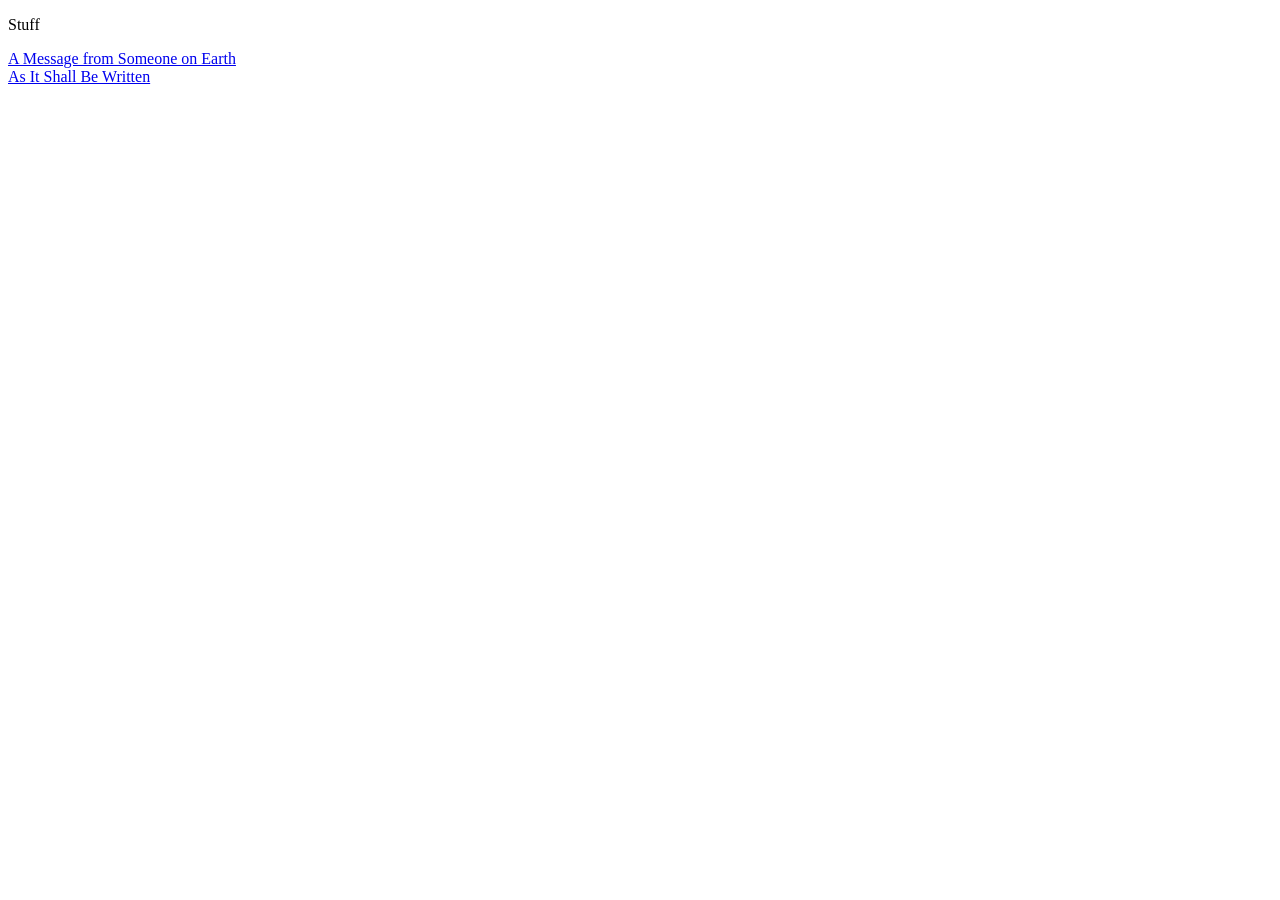
==== commit a22adec2: "Update link text in index.html" ====
--- a/index.html
+++ b/index.html
@@ -6,7 +6,7 @@
 </head>
 <body>
     <p>Stuff</p>
-    <a href="signal_game/signal.html">Signal Game<br></a>
+    <a href="signal_game/signal.html">A Message from Someone on Earth<br></a>
     <a href="aisbw/aisbw.html">As It Shall Be Written</a>
 
 </body>
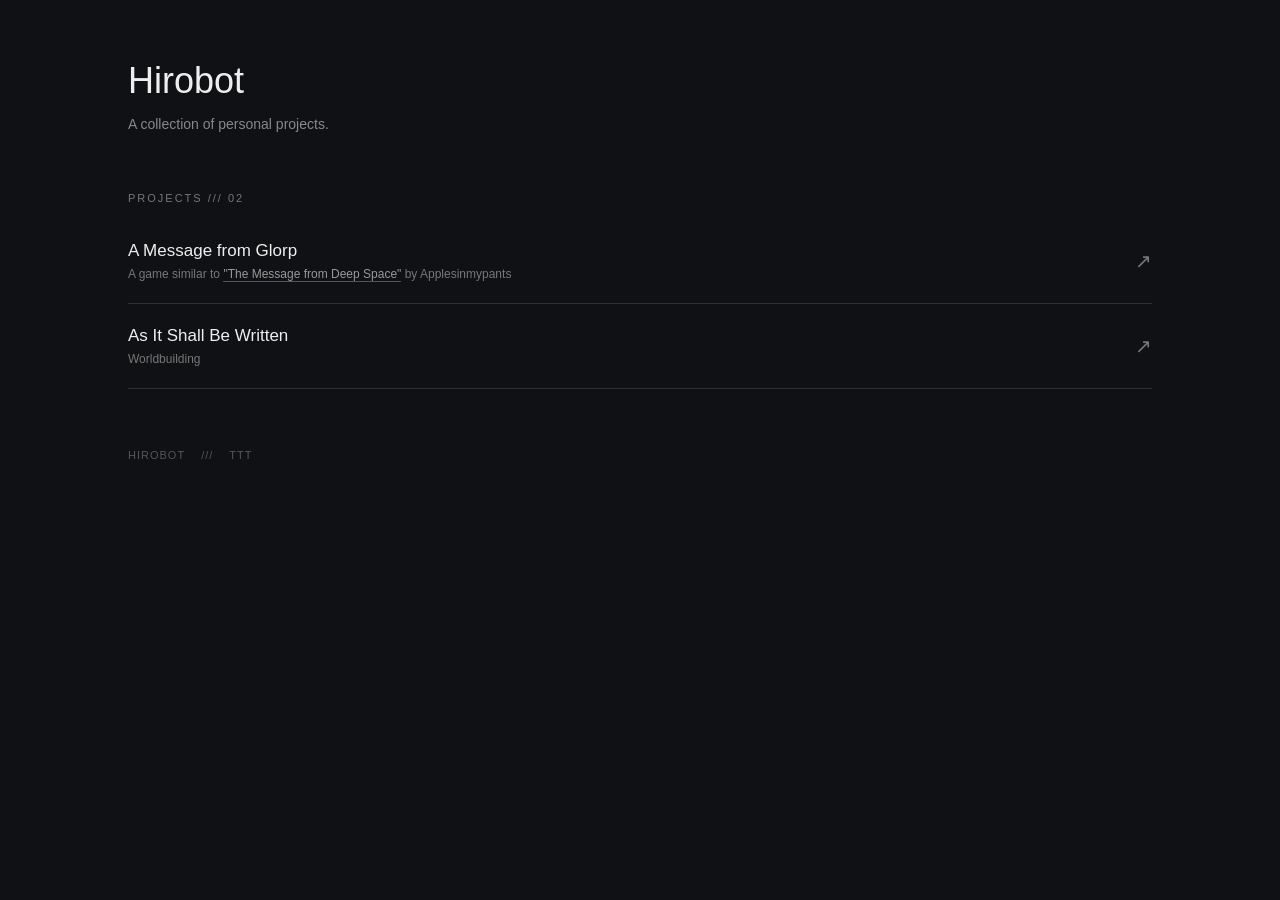
==== commit 836798d9: "Add files via upload" ====
--- a/index.html
+++ b/index.html
@@ -2,12 +2,51 @@
 <html>
 <head>
     <meta charset="UTF-8">
+    <meta name="viewport" content="width=device-width, initial-scale=1.0">
     <title>Hirobot</title>
+
+    <link rel="stylesheet" href="style.css">
 </head>
+
 <body>
-    <p>Stuff</p>
-    <a href="signal_game/signal.html">A Message from Someone on Earth<br></a>
-    <a href="aisbw/aisbw.html">As It Shall Be Written</a>
+
+    <header>
+        <h1>Hirobot</h1>
+        <p>A collection of personal projects.</p>
+    </header>
+
+    <main>
+        <div class="sectionTitle">PROJECTS /// 02</div>
+
+        <div class="project">
+            <div>
+                <a class="projectTitle" href="signal_game/signal.html">
+                    <h2>A Message from Glorp</h2>
+                </a>
+
+                <p>
+                    A game similar to <a href="https://store.steampowered.com/app/4080030/The_Message_from_Deep_Space/" target="_blank" rel="noopener noreferrer">"The Message from Deep Space"</a> by Applesinmypants
+                </p>
+            </div>
+
+            <a class="arrow" href="signal_game/signal.html">↗</a>
+        </div>
+
+        <div class="project">
+            <div>
+                <a class="projectTitle" href="aisbw/aisbw.html">
+                    <h2>As It Shall Be Written</h2>
+                </a>
+                <p>Worldbuilding</p>
+            </div>
+
+            <a class="arrow" href="aisbw/aisbw.html">↗</a>
+        </div>
+    </main>
+
+    <footer>
+        HIROBOT&nbsp;&nbsp;&nbsp;&nbsp;///&nbsp;&nbsp;&nbsp;&nbsp;TTT
+    </footer>
 
 </body>
-</html>
+</html>
--- a/style.css
+++ b/style.css
@@ -0,0 +1,101 @@
+* {
+    box-sizing: border-box;
+}
+
+body {
+    margin: 0;
+    padding: 60px 10%;
+    background: #101114;
+    color: #eeeeee;
+    font-family: Arial, sans-serif;
+}
+
+/* Header */
+header {
+    margin-bottom: 60px;
+}
+h1 {
+    font-size: 36px;
+    font-weight: 500;
+    margin: 0 0 8px;
+}
+header p {
+    color: #888888;
+    font-size: 14px;
+}
+
+/* Section title */
+.sectionTitle {
+    color: #777777;
+    font-size: 11px;
+    letter-spacing: 2px;
+    margin-bottom: 15px;
+}
+
+/* Project links */
+.project {
+    display: flex;
+    justify-content: space-between;
+    align-items: center;
+    padding: 22px 0;
+    border-bottom: 1px solid #303030;
+    color: inherit;
+}
+.projectTitle {
+    color: inherit;
+    text-decoration: none;
+    transition: color 0.2s;
+}
+.projectTitle:hover {
+    color: #999999;
+}
+.project h2 {
+    font-size: 17px;
+    font-weight: 400;
+    margin: 0 0 6px;
+}
+.project p {
+    font-size: 12px;
+    color: #777777;
+    margin: 0;
+}
+.project p a {
+    color: #999999;
+    text-decoration: none;
+    border-bottom: 1px solid #555555;
+    transition: color 0.2s;
+}
+.project p a:hover {
+    color: #ffffff;
+}
+.arrow {
+    font-size: 20px;
+    color: #777777;
+    text-decoration: none;
+}
+
+/* Regular text links */
+p a {
+    color: #999999;
+    text-decoration: underline;
+    text-underline-offset: 3px;
+    transition: color 0.2s;
+}
+p a:hover {
+    color: #ffffff;
+}
+
+/* Footer */
+footer {
+    margin-top: 60px;
+    font-size: 11px;
+    color: #555555;
+    letter-spacing: 1px;
+}
+
+/* Mobile */
+@media (max-width: 600px) {
+    body {
+        padding: 40px 7%;
+    }
+}
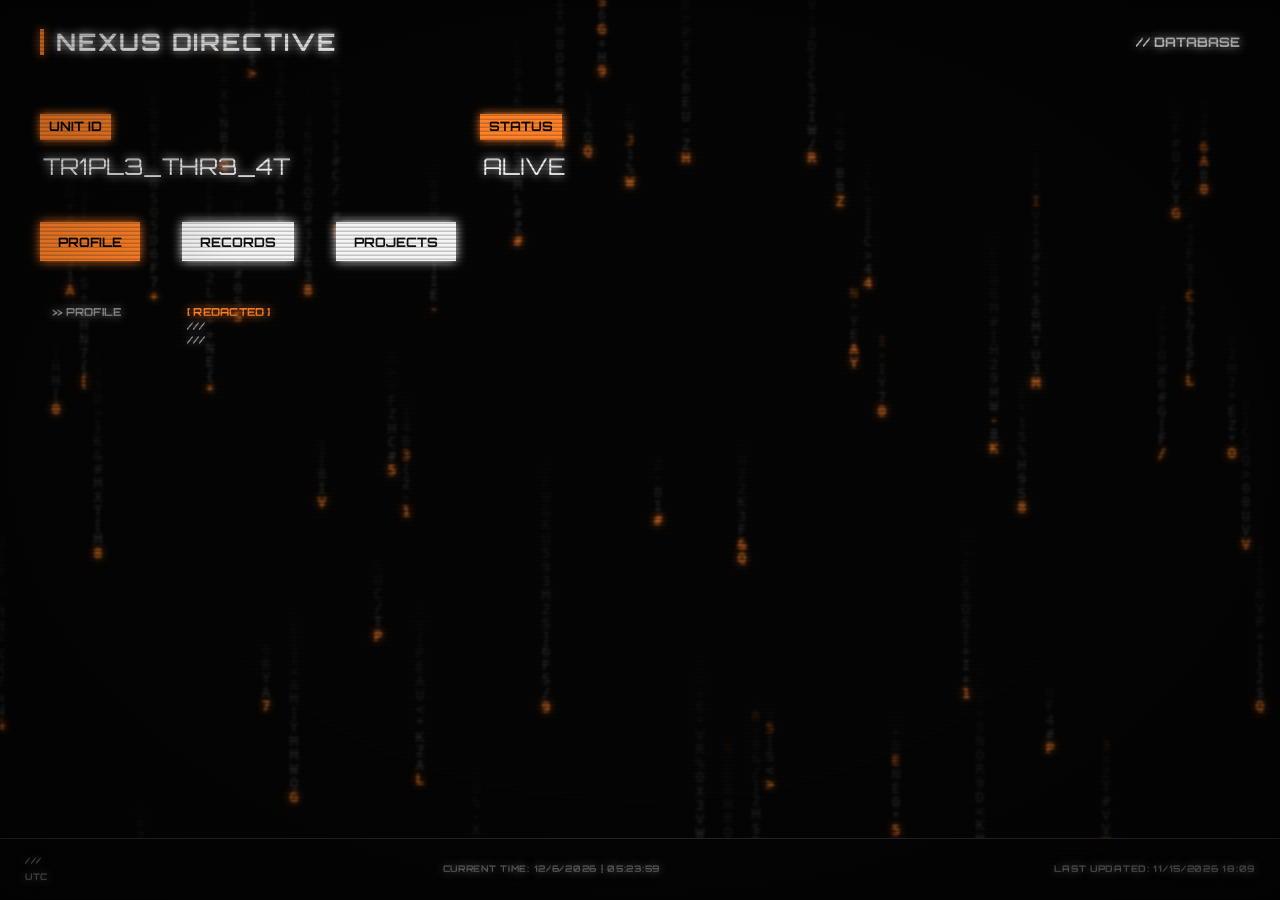
==== commit ea17a96a: "Add files via upload" ====
--- a/index.html
+++ b/index.html
@@ -1,52 +1,130 @@
-<!DOCTYPE html>
-<html>
-<head>
-    <meta charset="UTF-8">
-    <meta name="viewport" content="width=device-width, initial-scale=1.0">
-    <title>Hirobot</title>
-
-    <link rel="stylesheet" href="style.css">
-</head>
-
-<body>
-
-    <header>
-        <h1>Hirobot</h1>
-        <p>A collection of personal projects.</p>
-    </header>
-
-    <main>
-        <div class="sectionTitle">PROJECTS /// 02</div>
-
-        <div class="project">
-            <div>
-                <a class="projectTitle" href="signal_game/signal.html">
-                    <h2>A Message from Glorp</h2>
-                </a>
-
-                <p>
-                    A game similar to <a href="https://store.steampowered.com/app/4080030/The_Message_from_Deep_Space/" target="_blank" rel="noopener noreferrer">"The Message from Deep Space"</a> by Applesinmypants
-                </p>
-            </div>
-
-            <a class="arrow" href="signal_game/signal.html">↗</a>
-        </div>
-
-        <div class="project">
-            <div>
-                <a class="projectTitle" href="aisbw/aisbw.html">
-                    <h2>As It Shall Be Written</h2>
-                </a>
-                <p>Worldbuilding</p>
-            </div>
-
-            <a class="arrow" href="aisbw/aisbw.html">↗</a>
-        </div>
-    </main>
-
-    <footer>
-        HIROBOT&nbsp;&nbsp;&nbsp;&nbsp;///&nbsp;&nbsp;&nbsp;&nbsp;TTT
-    </footer>
-
-</body>
-</html>+
+<!DOCTYPE html>
+<html lang="en">
+<head>
+    <meta charset="UTF-8">
+    <meta name="viewport" content="width=device-width, initial-scale=1.0">
+
+    <title>Personal Dossier // Database</title>
+
+    <link rel="preconnect" href="https://fonts.googleapis.com">
+    <link rel="preconnect" href="https://fonts.gstatic.com" crossorigin>
+    <link href="https://fonts.googleapis.com/css2?family=Orbitron:wght@400;500;600;700;800;900&display=swap" rel="stylesheet">
+
+    <link rel="stylesheet" href="style.css">
+    <script src="script.js" defer></script>
+    <script src="dataRain.js" defer></script>
+</head>
+
+<body>
+    <canvas id="dataRain"></canvas>
+
+    <div class="page-shell">
+
+        <header class="topbar">
+            <a class="brand" href="#" aria-label="Dossier home">NEXUS DIRECTIVE</a>
+            <span class="database-label">// DATABASE</span>
+        </header>
+
+        <main>
+
+            <section class="identity-grid" aria-label="Dossier identity">
+                <div class="identity-item">
+                    <span class="orange-tag">UNIT ID</span>
+                    <h1 id="unitId">TR1PL3_THR3_4T</h1>
+                </div>
+
+                <div class="identity-item status-item">
+                    <span class="orange-tag">STATUS</span>
+                    <h2 id="unitStatus">ALIVE</h2>
+                </div>
+            </section>
+
+            <nav class="top-nav" aria-label="Main navigation">
+                <button type="button" class="nav-button active" data-view="profile">PROFILE</button>
+                <button type="button" class="nav-button" data-view="records">RECORDS</button>
+                <button type="button" class="nav-button" data-view="projects">PROJECTS</button>
+            </nav>
+
+            <section class="content-panel" id="profileView">
+                <div class="manifest-label">&gt;&gt; PROFILE</div>
+                <div class="profileData"></div>
+            </section>
+
+            <section class="content-panel hidden" id="recordsView">
+                <div class="manifest-label">&gt;&gt; RECORDS</div>
+
+                <div class="record-grid">
+                    <article class="record">
+                        <span class="record-code">REC-001</span>
+                        <h3>[ REDACTED ]</h3>
+                        <p>///</p>
+                    </article>
+
+                    <article class="record">
+                        <span class="record-code">REC-002</span>
+                        <h3>[ REDACTED ]</h3>
+                        <p>///</p>
+                    </article>
+
+                    <article class="record">
+                        <span class="record-code">REC-003</span>
+                        <h3>[ REDACTED ]</h3>
+                        <p>///</p>
+                    </article>
+
+                    <article class="record">
+                        <span class="record-code">REC-004</span>
+                        <h3>[ REDACTED ]</h3>
+                        <p>///</p>
+                    </article>
+                </div>
+            </section>
+
+            <section class="content-panel hidden" id="projectsView">
+                <div class="manifest-label">&gt;&gt; PROJECTS</div>
+
+                <div class="record-grid">
+
+                    
+
+                    <article class="record record-link">
+                        <a href="signal_game/signal.html" class="project-link" target="_blank" rel="noopener noreferrer">
+                            <span class="record-code">PRJ-002</span>
+                            <h3>A MESSAGE FROM GLORP</h3>
+                        </a>
+
+                        <p>
+                            A game similar to
+                            <a
+                                href="https://store.steampowered.com/app/4080030/The_Message_from_Deep_Space/"
+                                target="_blank"
+                                rel="noopener noreferrer"
+                                class="external-link"
+                            >"The Message from Deep Space"</a>
+                            by Applesinmypants.
+                        </p>
+                    </article>
+
+                    <article class="record record-link">
+                        <a href="aisbw/aisbw.html" class="project-link" target="_blank" rel="noopener noreferrer">
+                            <span class="record-code">PRJ-001</span>
+                            <h3>AS IT SHALL BE WRITTEN</h3>
+                        </a>
+                        <p>Worldbuilding.</p>
+                    </article>
+
+                </div>
+            </section>
+
+        </main>
+
+        <footer class="footer">
+            <span id="systemInfo">LOADING SYSTEM INFORMATION...</span>
+            <span id="currentTime">CURRENT TIME: --:--:--</span>
+            <span id="lastUpdated">LAST UPDATED: --/--/----</span>
+        </footer>
+
+    </div>
+</body>
+</html>
--- a/style.css
+++ b/style.css
@@ -1,101 +1,424 @@
-* {
-    box-sizing: border-box;
-}
-
-body {
-    margin: 0;
-    padding: 60px 10%;
-    background: #101114;
-    color: #eeeeee;
-    font-family: Arial, sans-serif;
-}
-
-/* Header */
-header {
-    margin-bottom: 60px;
-}
-h1 {
-    font-size: 36px;
-    font-weight: 500;
-    margin: 0 0 8px;
-}
-header p {
-    color: #888888;
-    font-size: 14px;
-}
-
-/* Section title */
-.sectionTitle {
-    color: #777777;
-    font-size: 11px;
-    letter-spacing: 2px;
-    margin-bottom: 15px;
-}
-
-/* Project links */
-.project {
-    display: flex;
-    justify-content: space-between;
-    align-items: center;
-    padding: 22px 0;
-    border-bottom: 1px solid #303030;
-    color: inherit;
-}
-.projectTitle {
-    color: inherit;
-    text-decoration: none;
-    transition: color 0.2s;
-}
-.projectTitle:hover {
-    color: #999999;
-}
-.project h2 {
-    font-size: 17px;
-    font-weight: 400;
-    margin: 0 0 6px;
-}
-.project p {
-    font-size: 12px;
-    color: #777777;
-    margin: 0;
-}
-.project p a {
-    color: #999999;
-    text-decoration: none;
-    border-bottom: 1px solid #555555;
-    transition: color 0.2s;
-}
-.project p a:hover {
-    color: #ffffff;
-}
-.arrow {
-    font-size: 20px;
-    color: #777777;
-    text-decoration: none;
-}
-
-/* Regular text links */
-p a {
-    color: #999999;
-    text-decoration: underline;
-    text-underline-offset: 3px;
-    transition: color 0.2s;
-}
-p a:hover {
-    color: #ffffff;
-}
-
-/* Footer */
-footer {
-    margin-top: 60px;
-    font-size: 11px;
-    color: #555555;
-    letter-spacing: 1px;
-}
-
-/* Mobile */
-@media (max-width: 600px) {
-    body {
-        padding: 40px 7%;
-    }
-}
+
+/* ==================================================
+   1. GLOBAL SETTINGS
+   ================================================== */
+
+* {
+    box-sizing: border-box;
+    text-shadow: 0 0 10px currentColor;
+}
+
+:root {
+    --background: #050505;
+    --foreground: #f2f2f2;
+    --muted: #929292;
+    --orange: #ff8128;
+    --line: #292929;
+}
+
+body {
+    margin: 0;
+    background: var(--background);
+    color: var(--foreground);
+    font-family: "Orbitron", sans-serif;
+    font-weight: 700;
+}
+::selection {
+    background: rgba(255, 255, 255, 0.5);
+    color: #080808;
+    text-shadow: none;
+}
+/* ==================================================
+   2. CRT EFFECTS
+   ================================================== */
+
+body::before,
+body::after {
+    content: "";
+    position: fixed;
+    inset: 0;
+    pointer-events: none;
+}
+
+body::before {
+    z-index: 9998;
+    background: radial-gradient(
+        ellipse at center,
+        transparent 55%,
+        rgba(0, 0, 0, 0.35) 100%
+    );
+}
+
+body::after {
+    z-index: 9999;
+    background: repeating-linear-gradient(
+        to bottom,
+        transparent 0px,
+        transparent 2px,
+        rgba(0, 0, 0, 0.20) 3px,
+        rgba(0, 0, 0, 0.20) 4px
+    );
+}
+
+/* ==================================================
+   3. PAGE LAYOUT
+   ================================================== */
+
+.page-shell {
+    display: flex;
+    flex-direction: column;
+    width: min(100%, 1440px);
+    min-height: 100vh;
+    margin: 0 auto;
+    padding: 22px 40px 0px 40px;
+}
+
+/* ==================================================
+   4. TOP BAR
+   ================================================== */
+
+.topbar {
+    display: grid;
+    grid-template-columns: 1fr auto;
+    align-items: center;
+    gap: 24px;
+    min-height: 40px;
+
+}
+
+.brand {
+    display: flex;
+    align-items: center;
+    gap: 12px;
+    color: white;
+    font-size: 24px;
+
+    letter-spacing: 0.08em;
+    text-decoration: none;
+}
+
+.brand::before {
+    content: "";
+    width: 4px;
+    height: 26px;
+    background: var(--orange);
+    box-shadow: 0 0 10px var(--orange);
+}
+
+.database-label {
+    justify-self: end;
+    font-size: 13px;
+}
+
+/* ==================================================
+   5. NAVIGATION
+   ================================================== */
+
+.top-nav {
+    display: flex;
+    justify-content: flex-start;
+    gap: 42px;
+    padding-top: 42px;
+}
+
+button {
+    font-family: inherit;
+    font-weight: inherit;
+}
+
+.nav-button {
+    min-width: 96px;
+    min-height: 39px;
+    padding: 0 18px;
+    border: 0;
+    background: #f4f4f4;
+    color: #111;
+    font: inherit;
+    font-size: 13px;
+    cursor: pointer;
+    text-shadow: none;
+    box-shadow: 0 0 10px #f4f4f4;
+    transition: background 0.15s ease, color 0.15s ease, box-shadow 0.15s ease;
+}
+
+.nav-button:hover,
+.nav-button.active {
+    background: var(--orange);
+    color: #080808;
+    box-shadow: 0 0 10px var(--orange);
+}
+
+/* ==================================================
+   6. IDENTITY / UNIT INFORMATION
+   ================================================== */
+
+.identity-grid {
+    display: grid;
+    grid-template-columns: 1fr 1fr;
+    gap: 30px;
+    max-width: 850px;
+    margin-top: 52px;
+}
+
+.identity-item {
+    display: flex;
+    flex-direction: column;
+    align-items: flex-start;
+}
+
+.orange-tag {
+    display: inline-block;
+    padding: 5px 9px;
+    background: var(--orange);
+    color: #080808;
+    font-size: 13px;
+    line-height: 1.2;
+    text-shadow: none;
+    box-shadow: 0 0 10px var(--orange);
+}
+
+.identity-item h1,
+.identity-item h2 {
+    margin: 13px 0 0 3px;
+    font-size: 23px;
+    font-weight: 400;
+    line-height: 1.2;
+}
+
+.status-item h2 {
+    text-transform: uppercase;
+}
+
+
+
+/* ==================================================
+   7. MAIN CONTENT / MANIFEST
+   ================================================== */
+
+.content-panel {
+    display: grid;
+    grid-template-columns: 130px minmax(0, 1fr);
+    gap: 24px 5px;
+    max-width: 820px;
+    padding: 44px 12px 40px;
+}
+
+.manifest-label {
+    color: var(--muted);
+    font-size: 11px;
+    letter-spacing: 0.02em;
+}
+
+.profileData{
+    color: var(--muted);
+    font-size: 11px;
+    letter-spacing: 0.02em;
+}
+
+.orange-text {
+    color: var(--orange);
+}
+
+/* ==================================================
+   8. RECORDS AND PROJECT CARDS
+   ================================================== */
+
+.record-grid {
+    display: grid;
+    grid-template-columns: repeat(2, minmax(0, 1fr));
+    gap: 16px;
+}
+
+.record {
+    min-height: 135px;
+    padding: 17px;
+    border: 1px solid var(--line);
+    background: #090909;
+}
+
+.record-code {
+    color: var(--orange);
+    font-size: 10px;
+}
+
+.record h3 {
+    margin: 13px 0 9px;
+    font-size: 13px;
+    font-weight: 400;
+}
+
+.record p {
+    max-width: 300px;
+    margin: 0;
+    color: var(--muted);
+    font-size: 11px;
+    line-height: 1.6;
+}
+
+/* Project cards */
+
+.record-link {
+    position: relative;
+    cursor: pointer;
+    transition: background 0.15s ease, border-color 0.15s ease, box-shadow 0.15s ease;
+}
+
+.record-link:hover {
+    border-color: var(--orange);
+    box-shadow: 0 0 10px var(--orange);
+    background: #101010;
+}
+
+.project-link {
+    color: inherit;
+    text-decoration: none;
+}
+
+.project-link::after {
+    content: "";
+    position: absolute;
+    inset: 0;
+    z-index: 1;
+}
+
+.external-link {
+    position: relative;
+    z-index: 2;
+}
+
+/* ==================================================
+   9. LINKS AND VISIBILITY
+   ================================================== */
+
+a {
+    color: var(--orange);
+    text-decoration: none;
+    transition: color 0.2s ease;
+}
+
+a:hover {
+    color: var(--foreground);
+}
+
+.hidden {
+    display: none;
+}
+
+/* ==================================================
+   10. FOOTER
+   ================================================== */
+
+.footer {
+    position: fixed;
+    bottom: 0;
+    left: 0;
+    width: 100%;
+
+    display: flex;
+    justify-content: space-between;
+    align-items: center;
+    gap: 20px;
+    padding: 14px 25px 15px;
+    border-top: 1px solid var(--line);
+    color: #666;
+    background: var(--background);
+    font-size: 9px;
+    letter-spacing: 0.08em;
+}
+
+#systemInfo {
+    line-height: 1.8;
+    overflow-wrap: anywhere;
+}
+
+/* ==================================================
+   11. MOBILE LAYOUT
+   ================================================== */
+
+@media (max-width: 700px) {
+    .page-shell {
+        padding: 18px 20px 24px;
+    }
+
+    .top-nav {
+        flex-wrap: wrap;
+        gap: 10px;
+    }
+
+    .nav-button {
+        min-width: 0;
+        flex: 1;
+    }
+
+    .identity-grid {
+        gap: 16px;
+        margin-top: 42px;
+    }
+
+    .identity-item h1,
+    .identity-item h2 {
+        font-size: clamp(17px, 4vw, 23px);
+        overflow-wrap: anywhere;
+    }
+
+    .content-panel {
+        grid-template-columns: 1fr;
+        gap: 13px;
+        padding: 30px 4px;
+    }
+
+    .data-list {
+        margin-bottom: 18px;
+    }
+
+    .record-grid {
+        grid-template-columns: 1fr;
+    }
+
+    .footer {
+        flex-direction: column;
+        margin-top: auto;
+    }
+}
+
+/* ==================================================
+   12. VIEW TRANSITION
+   ================================================== */
+
+@keyframes systemBoot {
+    0% {
+        opacity: 0;
+        transform: translateY(8px) scale(0.99);
+    }
+
+    35% {
+        opacity: 1;
+    }
+
+    60%,
+    100% {
+        transform: translateY(0) scale(1);
+    }
+
+    100% {
+        opacity: 1;
+    }
+}
+
+.fade-in {
+    animation: systemBoot 0.5s forwards;
+}
+
+
+
+#dataRain {
+    position: fixed;
+    inset: 0;
+    width: 100%;
+    height: 100%;
+    z-index: -1;
+    pointer-events: none;
+
+    filter: blur(1.5px);
+}
+
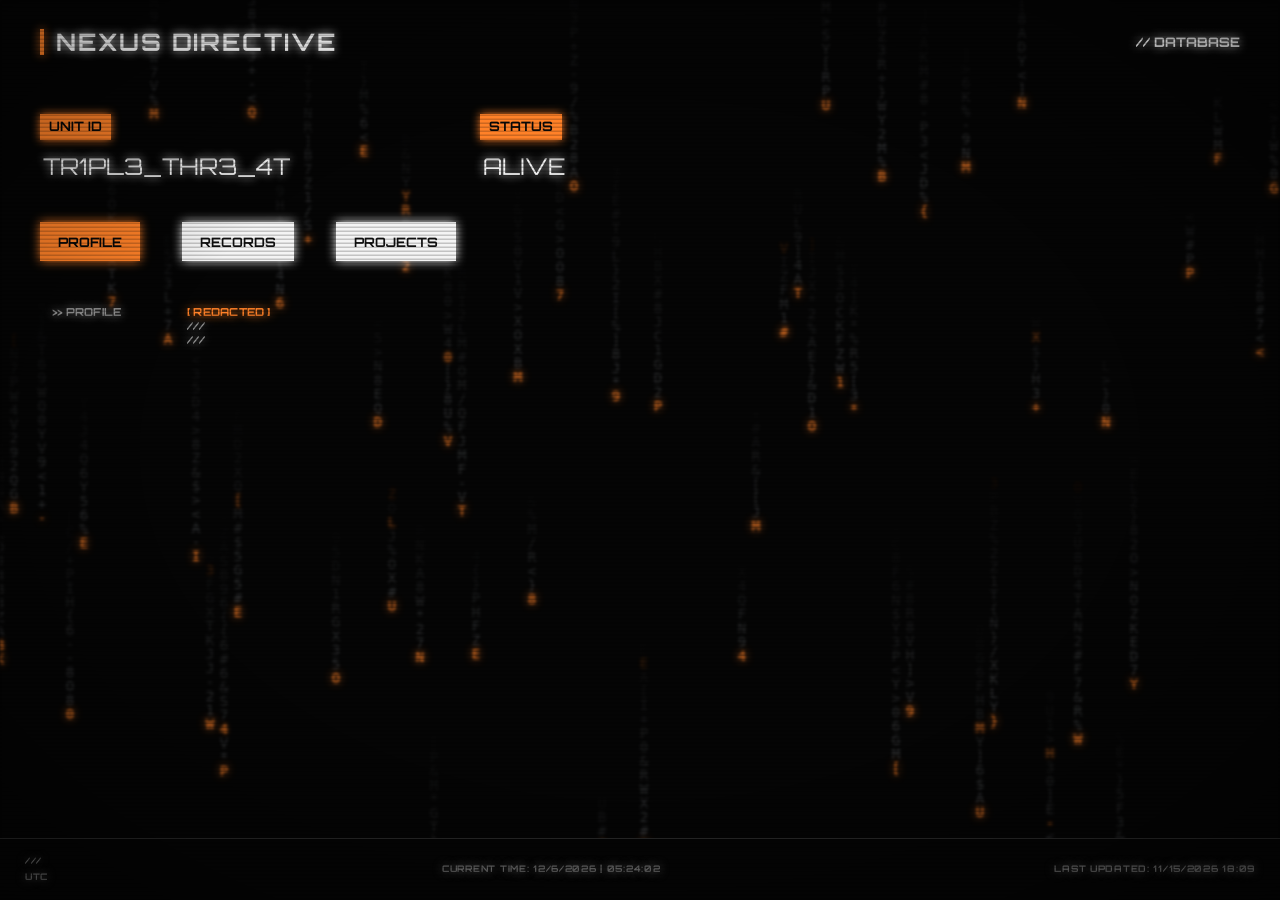
==== commit 2406276b: "Update index.html" ====
--- a/index.html
+++ b/index.html
@@ -5,7 +5,7 @@
     <meta charset="UTF-8">
     <meta name="viewport" content="width=device-width, initial-scale=1.0">
 
-    <title>Personal Dossier // Database</title>
+    <title>NEXUS DIRECTIVE</title>
 
     <link rel="preconnect" href="https://fonts.googleapis.com">
     <link rel="preconnect" href="https://fonts.gstatic.com" crossorigin>
